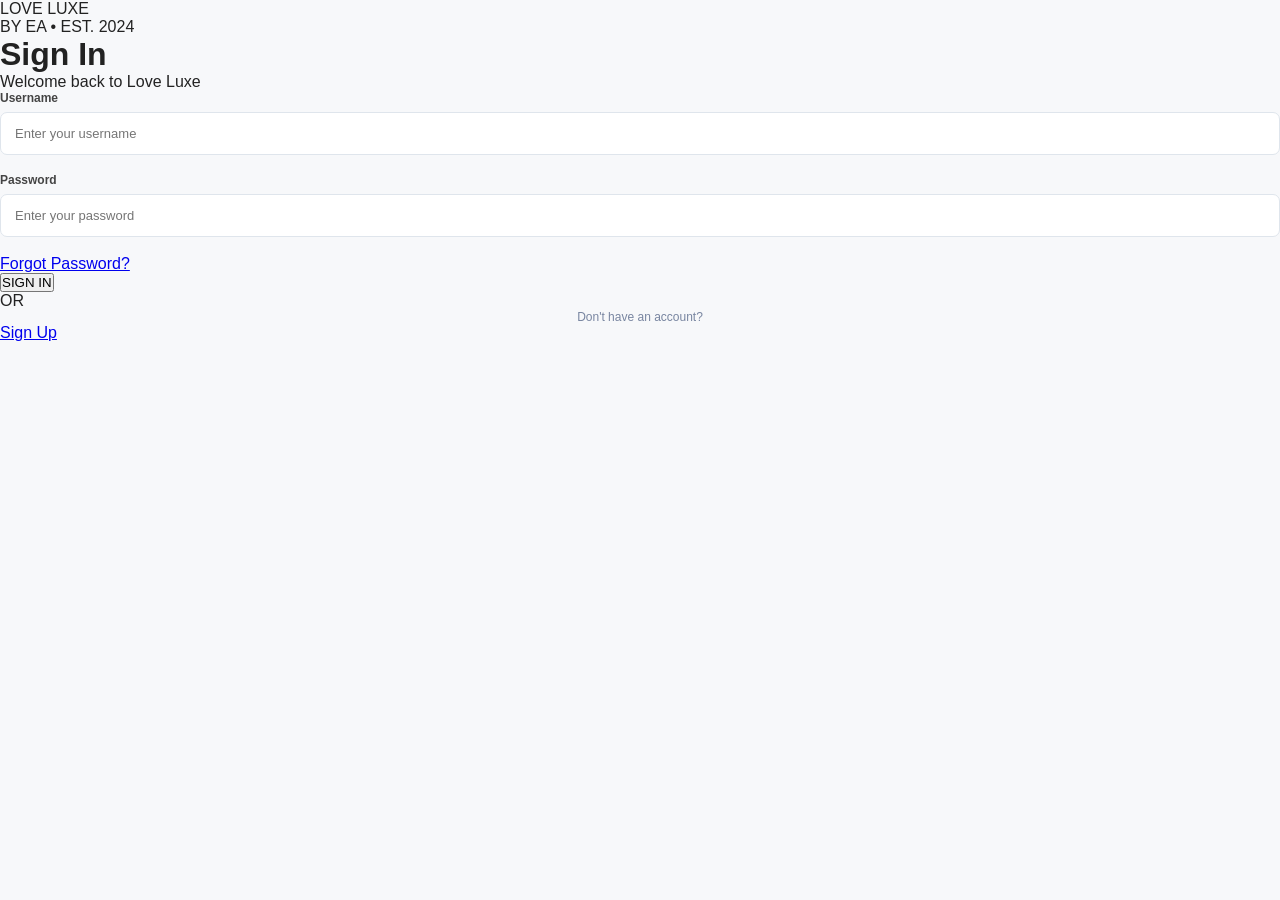
==== index.html @ 746eacb9 "Revise login page structure and titles" ====
<!DOCTYPE html>
<html lang="en">

<head>
    <meta charset="UTF-8">
    <meta name="viewport" content="width=device-width, initial-scale=1.0">

    <title>Love Luxe by EA - Sign In</title>

    <link rel="stylesheet" href="style.css">
</head>

<body>

    <div class="auth-container">

        <div class="auth-card">

            <div class="auth-brand">
                LOVE LUXE
            </div>

            <div class="auth-subtitle">
                BY EA • EST. 2024
            </div>


            <h1>Sign In</h1>

            <p class="welcome-text">
                Welcome back to Love Luxe
            </p>


            <form id="loginForm">

                <label for="username">
                    Username
                </label>

                <input
                    type="text"
                    id="username"
                    placeholder="Enter your username"
                    required
                >


                <label for="password">
                    Password
                </label>

                <input
                    type="password"
                    id="password"
                    placeholder="Enter your password"
                    required
                >


                <div class="forgot-row">

                    <a href="forgot-password.html">
                        Forgot Password?
                    </a>

                </div>


                <button
                    type="submit"
                    class="auth-button"
                >
                    SIGN IN
                </button>

            </form>


            <div class="or-divider">
                <span>OR</span>
            </div>


            <div class="signup-text">
                Don't have an account?
            </div>


            <a
                href="signup.html"
                class="signup-link"
            >
                Sign Up
            </a>


            <div
                id="loginMessage"
                class="auth-message"
            ></div>

        </div>

    </div>


    <script src="script.js"></script>

</body>

</html>
---- style.css ----
* {
    margin: 0;
    padding: 0;
    box-sizing: border-box;
}


body {
    font-family: Arial, Helvetica, sans-serif;
    background: #f7f8fa;
    color: #222222;
}


/* ==========================================
   LOGIN
   ========================================== */

.login-container {
    min-height: 100vh;
    display: flex;
    align-items: center;
    justify-content: center;
    padding: 20px;
}


.login-card {
    width: 100%;
    max-width: 430px;
    background: white;
    border: 1px solid #e1e5eb;
    border-radius: 14px;
    padding: 40px;
    box-shadow: 0 10px 30px rgba(0, 0, 0, 0.06);
}


.brand {
    text-align: center;
    margin-bottom: 30px;
}


.brand h1 {
    font-family: Georgia, serif;
    color: #cba557;
    font-size: 28px;
    font-weight: 500;
    letter-spacing: 4px;
}


.brand p {
    color: #888888;
    font-size: 9px;
    letter-spacing: 2px;
    margin-top: 6px;
}


.login-card h2 {
    text-align: center;
    font-family: Georgia, serif;
    font-size: 25px;
    font-weight: 500;
    margin-bottom: 8px;
}


.subtitle {
    text-align: center;
    color: #7885a0;
    font-size: 13px;
    margin-bottom: 28px;
}


/* ==========================================
   FORM
   ========================================== */

form label,
.login-card > label {
    display: block;
    color: #444444;
    font-size: 12px;
    font-weight: bold;
    margin-bottom: 7px;
}


form input {
    width: 100%;
    padding: 13px 14px;
    border: 1px solid #dfe5ec;
    border-radius: 7px;
    outline: none;
    font-size: 13px;
    margin-bottom: 18px;
}


form input:focus {
    border-color: #cba557;
}


/* ==========================================
   FORGOT PASSWORD
   ========================================== */

.forgot-password {
    display: block;
    text-align: right;
    color: #b18a3e;
    font-size: 11px;
    text-decoration: none;
    margin-top: -8px;
    margin-bottom: 20px;
}


.forgot-password:hover {
    text-decoration: underline;
}


/* ==========================================
   BUTTONS
   ========================================== */

.main-button {
    width: 100%;
    background: #111111;
    color: white;
    border: none;
    border-radius: 7px;
    padding: 13px;
    font-size: 12px;
    font-weight: bold;
    cursor: pointer;
}


.main-button:hover {
    background: #cba557;
}


.secondary-button {
    width: 100%;
    background: white;
    color: #222222;
    border: 1px solid #dfe5ec;
    border-radius: 7px;
    padding: 13px;
    font-size: 12px;
    font-weight: bold;
    cursor: pointer;
    margin-top: 10px;
}


.secondary-button:hover {
    border-color: #cba557;
}


/* ==========================================
   MESSAGES
   ========================================== */

.error-message {
    color: #c0392b;
    font-size: 11px;
    margin-top: -5px;
    margin-bottom: 12px;
}


.message {
    font-size: 11px;
    margin-bottom: 12px;
    text-align: center;
}


/* ==========================================
   DIVIDER
   ========================================== */

.divider {
    display: flex;
    align-items: center;
    gap: 12px;
    margin: 25px 0;
    color: #aaaaaa;
    font-size: 10px;
}


.divider::before,
.divider::after {
    content: "";
    flex: 1;
    height: 1px;
    background: #e5e8ed;
}


/* ==========================================
   SIGNUP TEXT
   ========================================== */

.signup-text {
    text-align: center;
    color: #7885a0;
    font-size: 12px;
}


.signup-text a {
    color: #b18a3e;
    font-weight: bold;
    text-decoration: none;
}


.signup-text a:hover {
    text-decoration: underline;
}


/* ==========================================
   ACCOUNT SIDEBAR
   ========================================== */

.account-sidebar {
    position: fixed;
    left: 0;
    top: 0;
    width: 250px;
    height: 100vh;
    background: #111111;
    color: white;
    display: flex;
    flex-direction: column;
    z-index: 1000;
    transition: 0.3s ease;
}


.account-sidebar-brand {
    height: 90px;
    display: flex;
    align-items: center;
    justify-content: space-between;
    padding: 0 22px;
    border-bottom: 1px solid #292929;
}


.account-sidebar-brand h1 {
    font-family: Georgia, serif;
    color: #d0a95c;
    font-size: 21px;
    font-weight: 500;
    letter-spacing: 3px;
}


.account-sidebar-brand p {
    color: #888888;
    font-size: 8px;
    letter-spacing: 1.8px;
    margin-top: 5px;
}


.account-close-button {
    display: none;
    background: none;
    border: none;
    color: #cccccc;
    font-size: 28px;
    cursor: pointer;
}


.account-sidebar-content {
    flex: 1;
    padding: 28px 15px;
}


.account-section-title {
    color: #777777;
    font-size: 9px;
    font-weight: bold;
    letter-spacing: 1.5px;
    padding: 0 13px;
    margin-bottom: 10px;
}


.account-menu-title {
    margin-top: 30px;
}


.account-sidebar-link {
    display: flex;
    align-items: center;
    gap: 13px;
    width: 100%;
    padding: 12px 13px;
    margin-bottom: 5px;
    color: #bdbdbd;
    text-decoration: none;
    font-size: 12px;
    border-radius: 7px;
}


.account-sidebar-link:hover {
    background: #1d1d1d;
    color: white;
}


.account-sidebar-link.active {
    background: #cba557;
    color: white;
}


.account-sidebar-icon {
    width: 20px;
    text-align: center;
    font-size: 15px;
}


.account-sidebar-bottom {
    padding: 18px 15px;
    border-top: 1px solid #292929;
}


.account-logout-button {
    width: 100%;
    display: flex;
    align-items: center;
    gap: 13px;
    background: transparent;
    border: none;
    color: #bbbbbb;
    padding: 12px 13px;
    border-radius: 7px;
    cursor: pointer;
    font-size: 12px;
    text-align: left;
}


.account-logout-button:hover {
    background: #1d1d1d;
    color: white;
}


/* ==========================================
   ACCOUNT MAIN
   ========================================== */

.account-main {
    margin-left: 250px;
    min-height: 100vh;
    background: #f7f8fa;
}


.account-topbar {
    height: 72px;
    background: white;
    border-bottom: 1px solid #e3e6eb;
    display: flex;
    align-items: center;
    justify-content: space-between;
    padding: 0 35px;
}


.account-open-button {
    display: none;
    background: #111111;
    color: white;
    border: none;
    border-radius: 7px;
    width: 40px;
    height: 40px;
    font-size: 20px;
    cursor: pointer;
}


.account-topbar-title span {
    color: #cba557;
    font-size: 9px;
    font-weight: bold;
    letter-spacing: 1.5px;
}


.account-topbar-title h2 {
    color: #222222;
    font-family: Georgia, serif;
    font-size: 17px;
    font-weight: 500;
    margin-top: 3px;
}


.account-user {
    display: flex;
    align-items: center;
    gap: 8px;
    color: #555555;
    font-size: 12px;
}


/* ==========================================
   ACCOUNT CONTENT
   ========================================== */

.account-container {
    max-width: 1150px;
    margin: auto;
    padding: 45px 30px 60px;
}


.account-intro {
    margin-bottom: 30px;
}


.account-label {
    color: #cba557;
    font-size: 10px;
    font-weight: bold;
    letter-spacing: 2px;
    margin-bottom: 8px;
}


.account-intro h1 {
    font-family: Georgia, serif;
    color: #222222;
    font-size: 32px;
    font-weight: 500;
    margin-bottom: 8px;
}


.account-intro > p:last-child {
    color: #7885a0;
    font-size: 13px;
}


.account-grid {
    display: grid;
    grid-template-columns: repeat(2, 1fr);
    gap: 22px;
}


.account-card {
    background: white;
    border: 1px solid #e1e5eb;
    border-radius: 12px;
    padding: 25px;
}


.account-card-header {
    margin-bottom: 22px;
    padding-bottom: 15px;
    border-bottom: 1px solid #edf0f3;
}


.card-label {
    color: #cba557;
    font-size: 9px;
    font-weight: bold;
    letter-spacing: 1.5px;
    margin-bottom: 6px;
}


.account-card h2 {
    font-family: Georgia, serif;
    color: #222222;
    font-size: 20px;
    font-weight: 500;
}


.account-form {
    display: flex;
    flex-direction: column;
    gap: 15px;
}


.form-group {
    display: flex;
    flex-direction: column;
}


.form-group label {
    color: #444444;
    font-size: 11px;
    font-weight: bold;
    margin-bottom: 7px;
}


.form-group input {
    width: 100%;
    padding: 11px 12px;
    border: 1px solid #dfe5ec;
    border-radius: 7px;
    outline: none;
    font-size: 12px;
    background: white;
}


.form-group input:focus {
    border-color: #cba557;
}


.form-group input[readonly] {
    background: #f4f5f7;
    color: #888888;
}


.form-row {
    display: grid;
    grid-template-columns: 1fr 1fr;
    gap: 12px;
}


/* ==========================================
   SUMMARY
   ========================================== */

.summary-list {
    display: flex;
    flex-direction: column;
}


.summary-item {
    display: flex;
    align-items: center;
    justify-content: space-between;
    gap: 15px;
    padding: 14px 0;
    border-bottom: 1px solid #edf0f3;
}


.summary-item:last-child {
    border-bottom: none;
}


.summary-item span {
    color: #7885a0;
    font-size: 12px;
}


.summary-item strong {
    color: #333333;
    font-size: 12px;
    text-align: right;
    max-width: 55%;
}


.account-message {
    text-align: center;
    min-height: 18px;
    margin-top: 20px;
    color: #4a8c5c;
    font-size: 12px;
    font-weight: bold;
}


.account-actions {
    display: flex;
    justify-content: flex-end;
    gap: 10px;
    margin-top: 10px;
}


.save-account-button {
    background: #111111;
    color: white;
    border: none;
    border-radius: 7px;
    padding: 12px 20px;
    font-size: 11px;
    font-weight: bold;
    cursor: pointer;
}


.save-account-button:hover {
    background: #cba557;
}


.back-shop-button {
    background: white;
    color: #222222;
    border: 1px solid #dfe5ec;
    border-radius: 7px;
    padding: 12px 20px;
    font-size: 11px;
    font-weight: bold;
    cursor: pointer;
}


.back-shop-button:hover {
    border-color: #cba557;
}


/* ==========================================
   MOBILE
   ========================================== */

.account-overlay {
    display: none;
    position: fixed;
    inset: 0;
    background: rgba(0, 0, 0, 0.45);
    z-index: 900;
}


@media (max-width: 900px) {

    .account-grid {
        grid-template-columns: 1fr;
    }

}


@media (max-width: 750px) {

    .account-sidebar {
        transform: translateX(-100%);
    }


    .account-sidebar.open {
        transform: translateX(0);
        box-shadow: 5px 0 25px rgba(0, 0, 0, 0.2);
    }


    .account-main {
        margin-left: 0;
    }


    .account-open-button {
        display: block;
    }


    .account-close-button {
        display: block;
    }


    .account-overlay.active {
        display: block;
    }


    .account-topbar {
        padding: 0 18px;
    }


    .account-user {
        display: none;
    }


    .account-container {
        padding: 30px 18px 45px;
    }


    .account-intro h1 {
        font-size: 27px;
    }


    .form-row {
        grid-template-columns: 1fr;
    }


    .account-actions {
        flex-direction: column;
    }


    .save-account-button,
    .back-shop-button {
        width: 100%;
    }

}


@media (max-width: 500px) {

    .login-card {
        padding: 30px 25px;
    }


    .account-card {
        padding: 20px;
    }


    .account-topbar-title h2 {
        font-size: 15px;
    }


    .account-intro h1 {
        font-size: 25px;
    }


    .summary-item {
        align-items: flex-start;
        flex-direction: column;
        gap: 5px;
    }


    .summary-item strong {
        max-width: 100%;
        text-align: left;
    }

}
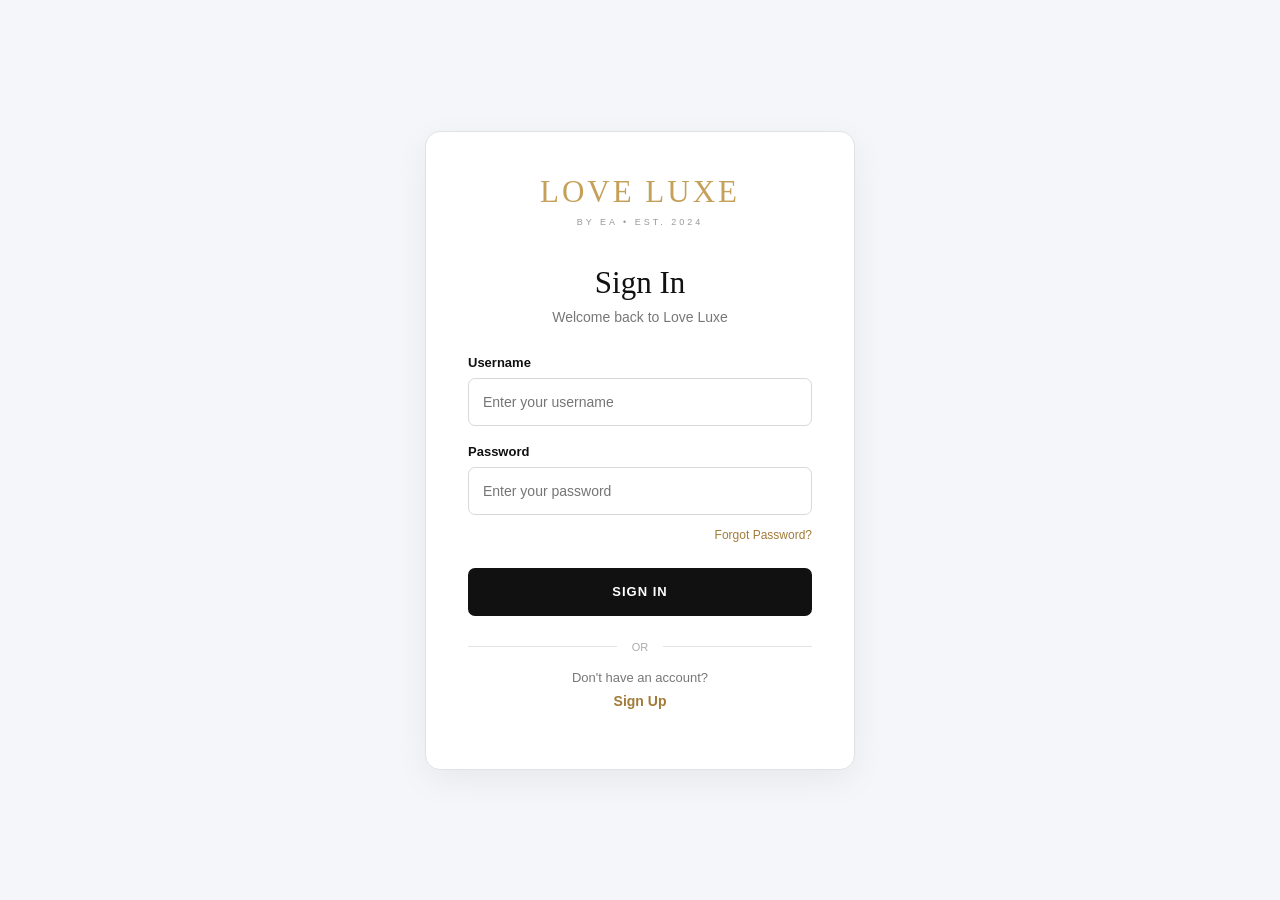
==== commit cea6b8f8: "Update index.html" ====
--- a/index.html
+++ b/index.html
@@ -105,7 +105,7 @@
     </div>
 
 
-    <script src="script.js"></script>
+  <script src="script.js"></script>
 
 </body>
 
--- a/style.css
+++ b/style.css
@@ -1,781 +1,1461 @@
+/* ==========================================
+   GLOBAL
+========================================== */
+
 * {
+    box-sizing: border-box;
     margin: 0;
     padding: 0;
-    box-sizing: border-box;
 }
 
 
 body {
-    font-family: Arial, Helvetica, sans-serif;
-    background: #f7f8fa;
-    color: #222222;
+
+    font-family:
+        "Plus Jakarta Sans",
+        Arial,
+        sans-serif;
+
+    background: #f5f6fa;
+
+    color: #111111;
+
 }
 
 
 /* ==========================================
-   LOGIN
-   ========================================== */
-
-.login-container {
+   AUTH PAGES
+========================================== */
+
+.auth-container {
+
     min-height: 100vh;
+
     display: flex;
+
     align-items: center;
+
     justify-content: center;
+
+    padding: 25px;
+
+    background: #f5f6fa;
+
+}
+
+
+.auth-card {
+
+    width: 100%;
+
+    max-width: 430px;
+
+    background: white;
+
+    border: 1px solid #e1e2e5;
+
+    border-radius: 15px;
+
+    padding: 42px;
+
+    box-shadow:
+        0 10px 35px
+        rgba(0, 0, 0, 0.06);
+
+}
+
+
+.auth-brand {
+
+    text-align: center;
+
+    font-family: Georgia, serif;
+
+    color: #c5a059;
+
+    font-size: 31px;
+
+    letter-spacing: 3px;
+
+}
+
+
+.auth-subtitle {
+
+    text-align: center;
+
+    color: #999999;
+
+    font-size: 9px;
+
+    letter-spacing: 3px;
+
+    margin-top: 7px;
+
+}
+
+
+.auth-card h1 {
+
+    text-align: center;
+
+    font-family: Georgia, serif;
+
+    font-size: 31px;
+
+    font-weight: normal;
+
+    margin-top: 38px;
+
+}
+
+
+.welcome-text {
+
+    text-align: center;
+
+    color: #777777;
+
+    font-size: 14px;
+
+    margin-top: 8px;
+
+    margin-bottom: 30px;
+
+}
+
+
+.auth-card label {
+
+    display: block;
+
+    font-size: 13px;
+
+    font-weight: bold;
+
+    margin-bottom: 8px;
+
+    margin-top: 18px;
+
+}
+
+
+.auth-card input {
+
+    width: 100%;
+
+    height: 48px;
+
+    border: 1px solid #d8d8d8;
+
+    border-radius: 7px;
+
+    padding: 0 14px;
+
+    font-size: 14px;
+
+    outline: none;
+
+}
+
+
+.auth-card input:focus {
+
+    border-color: #c5a059;
+
+}
+
+
+.forgot-row {
+
+    text-align: right;
+
+    margin-top: 10px;
+
+}
+
+
+.forgot-row a {
+
+    color: #a27b39;
+
+    font-size: 12px;
+
+    text-decoration: none;
+
+}
+
+
+.auth-button {
+
+    width: 100%;
+
+    height: 48px;
+
+    margin-top: 25px;
+
+    border: none;
+
+    border-radius: 7px;
+
+    background: #111111;
+
+    color: white;
+
+    font-size: 13px;
+
+    font-weight: bold;
+
+    letter-spacing: 1px;
+
+    cursor: pointer;
+
+}
+
+
+.auth-button:hover {
+
+    background: #c5a059;
+
+}
+
+
+.or-divider {
+
+    display: flex;
+
+    align-items: center;
+
+    gap: 10px;
+
+    margin: 25px 0 17px;
+
+    color: #aaa;
+
+    font-size: 11px;
+
+}
+
+
+.or-divider::before,
+.or-divider::after {
+
+    content: "";
+
+    height: 1px;
+
+    background: #e3e3e3;
+
+    flex: 1;
+
+}
+
+
+.or-divider span {
+
+    padding: 0 5px;
+
+}
+
+
+.signup-text {
+
+    text-align: center;
+
+    color: #777777;
+
+    font-size: 13px;
+
+}
+
+
+.signup-link {
+
+    display: block;
+
+    text-align: center;
+
+    margin-top: 8px;
+
+    color: #a27b39;
+
+    text-decoration: none;
+
+    font-weight: bold;
+
+    font-size: 14px;
+
+}
+
+
+.auth-message {
+
+    text-align: center;
+
+    margin-top: 18px;
+
+    font-size: 13px;
+
+}
+
+
+.auth-message.error {
+
+    color: #c0392b;
+
+}
+
+
+.auth-message.success {
+
+    color: #16834a;
+
+}
+
+
+/* ==========================================
+   CUSTOMER MOBILE HEADER
+========================================== */
+
+.customer-mobile-header {
+
+    display: none;
+
+}
+
+
+/* ==========================================
+   CUSTOMER SIDEBAR
+========================================== */
+
+.customer-sidebar {
+
+    position: fixed;
+
+    top: 0;
+    left: 0;
+
+    width: 260px;
+
+    height: 100vh;
+
+    background: #111111;
+
+    color: white;
+
+    z-index: 1000;
+
+    display: flex;
+
+    flex-direction: column;
+
+}
+
+
+.customer-brand {
+
+    height: 125px;
+
+    display: flex;
+
+    flex-direction: column;
+
+    align-items: center;
+
+    justify-content: center;
+
+    border-bottom: 1px solid #292929;
+
+}
+
+
+.customer-brand-title {
+
+    font-family: Georgia, serif;
+
+    color: #c5a059;
+
+    font-size: 27px;
+
+    letter-spacing: 2px;
+
+}
+
+
+.customer-brand-subtitle {
+
+    color: #999999;
+
+    font-size: 9px;
+
+    letter-spacing: 3px;
+
+    margin-top: 6px;
+
+}
+
+
+.customer-sidebar-welcome {
+
+    padding: 25px 22px;
+
+    border-bottom: 1px solid #292929;
+
+}
+
+
+.customer-sidebar-welcome span {
+
+    display: block;
+
+    color: #858585;
+
+    font-size: 13px;
+
+    margin-bottom: 5px;
+
+}
+
+
+.customer-sidebar-welcome strong {
+
+    color: white;
+
+    font-size: 17px;
+
+    font-weight: 500;
+
+}
+
+
+.customer-nav {
+
+    padding: 25px 15px;
+
+}
+
+
+.customer-nav-heading {
+
+    color: #777777;
+
+    font-size: 11px;
+
+    letter-spacing: 2px;
+
+    font-weight: bold;
+
+    padding: 0 8px 12px;
+
+}
+
+
+.customer-nav-link {
+
+    min-height: 50px;
+
+    display: flex;
+
+    align-items: center;
+
+    padding: 0 17px;
+
+    border-radius: 8px;
+
+    color: #bdbdbd;
+
+    text-decoration: none;
+
+    font-size: 14px;
+
+    margin-bottom: 7px;
+
+    transition: 0.2s;
+
+}
+
+
+.customer-nav-link:hover {
+
+    color: white;
+
+    background: #1d1d1d;
+
+}
+
+
+.customer-nav-link.active {
+
+    background: #c5a059;
+
+    color: white;
+
+}
+
+
+.customer-sidebar-bottom {
+
+    margin-top: auto;
+
     padding: 20px;
-}
-
-
-.login-card {
+
+    border-top: 1px solid #292929;
+
+}
+
+
+.customer-logout-button {
+
+    border: none;
+
+    background: transparent;
+
+    color: #bdbdbd;
+
+    font-family: inherit;
+
+    font-size: 14px;
+
+    cursor: pointer;
+
+}
+
+
+.customer-logout-button:hover {
+
+    color: #c5a059;
+
+}
+
+
+/* ==========================================
+   CUSTOMER MAIN
+========================================== */
+
+.customer-main {
+
+    margin-left: 260px;
+
+    min-height: 100vh;
+
+    padding: 35px 45px 70px;
+
+}
+
+
+.customer-topbar {
+
+    height: 78px;
+
+    display: flex;
+
+    justify-content: space-between;
+
+    align-items: center;
+
+    border-bottom: 1px solid #e1e3e7;
+
+    margin-bottom: 35px;
+
+}
+
+
+.customer-topbar-label {
+
+    color: #c5a059;
+
+    font-size: 11px;
+
+    letter-spacing: 3px;
+
+    font-weight: bold;
+
+    margin-bottom: 6px;
+
+}
+
+
+.customer-topbar h1 {
+
+    font-family: Georgia, serif;
+
+    font-size: 35px;
+
+    font-weight: normal;
+
+}
+
+
+.shop-button {
+
+    border: 1px solid #c5a059;
+
+    color: #111111;
+
+    background: white;
+
+    border-radius: 7px;
+
+    padding: 11px 18px;
+
+    text-decoration: none;
+
+    font-size: 13px;
+
+}
+
+
+.shop-button:hover {
+
+    background: #c5a059;
+
+    color: white;
+
+}
+
+
+/* ==========================================
+   ACCOUNT MESSAGE
+========================================== */
+
+.account-message {
+
+    display: none;
+
+    padding: 13px 17px;
+
+    border-radius: 7px;
+
+    margin-bottom: 25px;
+
+    font-size: 13px;
+
+}
+
+
+.account-message.success {
+
+    display: block;
+
+    background: #eaf8f0;
+
+    color: #16834a;
+
+    border: 1px solid #c8ebd7;
+
+}
+
+
+.account-message.error {
+
+    display: block;
+
+    background: #fff0ee;
+
+    color: #c0392b;
+
+    border: 1px solid #f0ceca;
+
+}
+
+
+/* ==========================================
+   ACCOUNT SECTION
+========================================== */
+
+.account-section {
+
+    margin-bottom: 55px;
+
+    scroll-margin-top: 25px;
+
+}
+
+
+.section-heading {
+
+    margin-bottom: 22px;
+
+}
+
+
+.section-small-title {
+
+    color: #c5a059;
+
+    font-size: 11px;
+
+    letter-spacing: 3px;
+
+    font-weight: bold;
+
+    margin-bottom: 7px;
+
+}
+
+
+.section-heading h2 {
+
+    font-family: Georgia, serif;
+
+    font-size: 28px;
+
+    font-weight: normal;
+
+    color: #102a43;
+
+}
+
+
+.section-heading p {
+
+    color: #718096;
+
+    margin-top: 7px;
+
+    font-size: 14px;
+
+}
+
+
+/* ==========================================
+   ACCOUNT CARD
+========================================== */
+
+.account-card {
+
+    background: white;
+
+    border: 1px solid #dfe2e6;
+
+    border-radius: 14px;
+
+    padding: 30px;
+
+    box-shadow:
+        0 3px 15px
+        rgba(0, 0, 0, 0.025);
+
+}
+
+
+.account-form-grid {
+
+    display: grid;
+
+    grid-template-columns:
+        repeat(2, minmax(0, 1fr));
+
+    gap: 22px;
+
+}
+
+
+.form-group label {
+
+    display: block;
+
+    color: #293b4d;
+
+    font-size: 13px;
+
+    font-weight: bold;
+
+    margin-bottom: 8px;
+
+}
+
+
+.form-group input {
+
     width: 100%;
-    max-width: 430px;
+
+    height: 47px;
+
+    border: 1px solid #d9dce0;
+
+    border-radius: 7px;
+
+    padding: 0 13px;
+
+    font-size: 14px;
+
+    outline: none;
+
     background: white;
-    border: 1px solid #e1e5eb;
-    border-radius: 14px;
-    padding: 40px;
-    box-shadow: 0 10px 30px rgba(0, 0, 0, 0.06);
-}
-
-
-.brand {
-    text-align: center;
-    margin-bottom: 30px;
-}
-
-
-.brand h1 {
-    font-family: Georgia, serif;
-    color: #cba557;
-    font-size: 28px;
-    font-weight: 500;
-    letter-spacing: 4px;
-}
-
-
-.brand p {
-    color: #888888;
-    font-size: 9px;
-    letter-spacing: 2px;
-    margin-top: 6px;
-}
-
-
-.login-card h2 {
-    text-align: center;
-    font-family: Georgia, serif;
-    font-size: 25px;
-    font-weight: 500;
-    margin-bottom: 8px;
-}
-
-
-.subtitle {
-    text-align: center;
-    color: #7885a0;
-    font-size: 13px;
-    margin-bottom: 28px;
-}
-
-
-/* ==========================================
-   FORM
-   ========================================== */
-
-form label,
-.login-card > label {
-    display: block;
-    color: #444444;
-    font-size: 12px;
-    font-weight: bold;
-    margin-bottom: 7px;
-}
-
-
-form input {
-    width: 100%;
-    padding: 13px 14px;
-    border: 1px solid #dfe5ec;
-    border-radius: 7px;
-    outline: none;
-    font-size: 13px;
-    margin-bottom: 18px;
-}
-
-
-form input:focus {
-    border-color: #cba557;
-}
-
-
-/* ==========================================
-   FORGOT PASSWORD
-   ========================================== */
-
-.forgot-password {
-    display: block;
-    text-align: right;
-    color: #b18a3e;
-    font-size: 11px;
-    text-decoration: none;
-    margin-top: -8px;
-    margin-bottom: 20px;
-}
-
-
-.forgot-password:hover {
-    text-decoration: underline;
+
+}
+
+
+.form-group input:focus {
+
+    border-color: #c5a059;
+
+}
+
+
+.form-group input::placeholder {
+
+    color: #aaa;
+
+}
+
+
+.readonly-input {
+
+    background: #f5f5f5 !important;
+
+    color: #777777;
+
 }
 
 
 /* ==========================================
    BUTTONS
-   ========================================== */
-
-.main-button {
-    width: 100%;
+========================================== */
+
+.account-card-footer,
+.settings-card-footer {
+
+    margin-top: 25px;
+
+    padding-top: 22px;
+
+    border-top: 1px solid #eeeeee;
+
+}
+
+
+.primary-button {
+
+    border: none;
+
+    border-radius: 7px;
+
     background: #111111;
+
     color: white;
-    border: none;
+
+    min-height: 45px;
+
+    padding: 0 20px;
+
+    font-size: 12px;
+
+    font-weight: bold;
+
+    letter-spacing: 0.7px;
+
+    cursor: pointer;
+
+}
+
+
+.primary-button:hover {
+
+    background: #c5a059;
+
+}
+
+
+.primary-button-link {
+
+    display: inline-flex;
+
+    align-items: center;
+
+    justify-content: center;
+
+    min-height: 43px;
+
+    padding: 0 20px;
+
+    margin-top: 18px;
+
     border-radius: 7px;
-    padding: 13px;
+
+    background: #111111;
+
+    color: white;
+
+    text-decoration: none;
+
     font-size: 12px;
+
     font-weight: bold;
-    cursor: pointer;
-}
-
-
-.main-button:hover {
-    background: #cba557;
-}
-
-
-.secondary-button {
-    width: 100%;
-    background: white;
-    color: #222222;
-    border: 1px solid #dfe5ec;
-    border-radius: 7px;
-    padding: 13px;
+
+}
+
+
+.primary-button-link:hover {
+
+    background: #c5a059;
+
+}
+
+
+/* ==========================================
+   SETTINGS
+========================================== */
+
+.settings-card {
+
+    margin-bottom: 25px;
+
+}
+
+
+.settings-card-heading {
+
+    display: flex;
+
+    justify-content: space-between;
+
+    align-items: flex-start;
+
+    margin-bottom: 25px;
+
+}
+
+
+.settings-card-heading h3 {
+
+    font-family: Georgia, serif;
+
+    font-size: 22px;
+
+    font-weight: normal;
+
+    color: #102a43;
+
+}
+
+
+.settings-card-heading p {
+
+    color: #718096;
+
+    font-size: 13px;
+
+    margin-top: 5px;
+
+}
+
+
+.settings-icon {
+
+    width: 43px;
+
+    height: 43px;
+
+    border-radius: 50%;
+
+    background: #faf6ed;
+
+    display: flex;
+
+    align-items: center;
+
+    justify-content: center;
+
+    font-size: 18px;
+
+}
+
+
+.password-form {
+
+    max-width: 650px;
+
+    display: grid;
+
+    gap: 20px;
+
+}
+
+
+/* ==========================================
+   ORDERS
+========================================== */
+
+.orders-list {
+
+    display: flex;
+
+    flex-direction: column;
+
+    gap: 15px;
+
+}
+
+
+.empty-orders {
+
+    text-align: center;
+
+    padding: 45px 20px;
+
+}
+
+
+.empty-orders-icon {
+
+    font-size: 35px;
+
+    margin-bottom: 12px;
+
+}
+
+
+.empty-orders h3 {
+
+    font-family: Georgia, serif;
+
+    font-size: 22px;
+
+    font-weight: normal;
+
+}
+
+
+.empty-orders p {
+
+    color: #777777;
+
+    font-size: 13px;
+
+    margin-top: 7px;
+
+}
+
+
+/* ORDER ITEM */
+
+.order-item {
+
+    border: 1px solid #e2e3e6;
+
+    border-radius: 10px;
+
+    overflow: hidden;
+
+}
+
+
+.order-item-top {
+
+    display: flex;
+
+    justify-content: space-between;
+
+    align-items: center;
+
+    padding: 15px 18px;
+
+    background: #fafafa;
+
+    border-bottom: 1px solid #e8e8e8;
+
+}
+
+
+.order-number {
+
+    display: block;
+
+    font-weight: bold;
+
+    font-size: 14px;
+
+}
+
+
+.order-date {
+
+    display: block;
+
+    color: #888888;
+
+    font-size: 11px;
+
+    margin-top: 4px;
+
+}
+
+
+.order-status {
+
+    background: #fff5df;
+
+    color: #a56a00;
+
+    border-radius: 20px;
+
+    padding: 6px 11px;
+
+    font-size: 11px;
+
+    font-weight: bold;
+
+}
+
+
+.order-item-content {
+
+    display: flex;
+
+    justify-content: space-between;
+
+    align-items: center;
+
+    padding: 18px;
+
+}
+
+
+.order-item-content strong {
+
+    display: block;
+
+    font-size: 15px;
+
+}
+
+
+.order-item-content span {
+
+    display: block;
+
+    color: #777777;
+
     font-size: 12px;
+
+    margin-top: 5px;
+
+}
+
+
+.order-total {
+
+    font-size: 17px !important;
+
+}
+
+
+.order-item-footer {
+
+    display: flex;
+
+    justify-content: space-between;
+
+    gap: 15px;
+
+    padding: 12px 18px;
+
+    border-top: 1px solid #eeeeee;
+
+    color: #777777;
+
+    font-size: 11px;
+
+}
+
+
+/* ==========================================
+   ACCOUNT SUMMARY
+========================================== */
+
+.account-summary-section {
+
+    margin-top: 20px;
+
+}
+
+
+.summary-card {
+
+    background: #111111;
+
+    color: white;
+
+    border-radius: 14px;
+
+    padding: 28px 30px;
+
+}
+
+
+.summary-title {
+
+    color: #c5a059;
+
+    font-size: 11px;
+
+    letter-spacing: 2px;
+
     font-weight: bold;
-    cursor: pointer;
-    margin-top: 10px;
-}
-
-
-.secondary-button:hover {
-    border-color: #cba557;
+
+    margin-bottom: 25px;
+
+}
+
+
+.summary-grid {
+
+    display: grid;
+
+    grid-template-columns:
+        repeat(3, 1fr);
+
+    gap: 25px;
+
+}
+
+
+.summary-grid span {
+
+    display: block;
+
+    color: #888888;
+
+    font-size: 11px;
+
+    margin-bottom: 7px;
+
+}
+
+
+.summary-grid strong {
+
+    font-size: 17px;
+
+    font-weight: 500;
+
 }
 
 
 /* ==========================================
-   MESSAGES
-   ========================================== */
-
-.error-message {
-    color: #c0392b;
-    font-size: 11px;
-    margin-top: -5px;
-    margin-bottom: 12px;
-}
-
-
-.message {
-    font-size: 11px;
-    margin-bottom: 12px;
-    text-align: center;
-}
-
-
-/* ==========================================
-   DIVIDER
-   ========================================== */
-
-.divider {
-    display: flex;
-    align-items: center;
-    gap: 12px;
-    margin: 25px 0;
-    color: #aaaaaa;
-    font-size: 10px;
-}
-
-
-.divider::before,
-.divider::after {
-    content: "";
-    flex: 1;
-    height: 1px;
-    background: #e5e8ed;
-}
-
-
-/* ==========================================
-   SIGNUP TEXT
-   ========================================== */
-
-.signup-text {
-    text-align: center;
-    color: #7885a0;
-    font-size: 12px;
-}
-
-
-.signup-text a {
-    color: #b18a3e;
-    font-weight: bold;
-    text-decoration: none;
-}
-
-
-.signup-text a:hover {
-    text-decoration: underline;
-}
-
-
-/* ==========================================
-   ACCOUNT SIDEBAR
-   ========================================== */
-
-.account-sidebar {
-    position: fixed;
-    left: 0;
-    top: 0;
-    width: 250px;
-    height: 100vh;
-    background: #111111;
-    color: white;
-    display: flex;
-    flex-direction: column;
-    z-index: 1000;
-    transition: 0.3s ease;
-}
-
-
-.account-sidebar-brand {
-    height: 90px;
-    display: flex;
-    align-items: center;
-    justify-content: space-between;
-    padding: 0 22px;
-    border-bottom: 1px solid #292929;
-}
-
-
-.account-sidebar-brand h1 {
-    font-family: Georgia, serif;
-    color: #d0a95c;
-    font-size: 21px;
-    font-weight: 500;
-    letter-spacing: 3px;
-}
-
-
-.account-sidebar-brand p {
-    color: #888888;
-    font-size: 8px;
-    letter-spacing: 1.8px;
-    margin-top: 5px;
-}
-
-
-.account-close-button {
+   MOBILE SIDEBAR
+========================================== */
+
+.customer-sidebar-overlay {
+
     display: none;
-    background: none;
-    border: none;
-    color: #cccccc;
-    font-size: 28px;
-    cursor: pointer;
-}
-
-
-.account-sidebar-content {
-    flex: 1;
-    padding: 28px 15px;
-}
-
-
-.account-section-title {
-    color: #777777;
-    font-size: 9px;
-    font-weight: bold;
-    letter-spacing: 1.5px;
-    padding: 0 13px;
-    margin-bottom: 10px;
-}
-
-
-.account-menu-title {
-    margin-top: 30px;
-}
-
-
-.account-sidebar-link {
-    display: flex;
-    align-items: center;
-    gap: 13px;
-    width: 100%;
-    padding: 12px 13px;
-    margin-bottom: 5px;
-    color: #bdbdbd;
-    text-decoration: none;
-    font-size: 12px;
-    border-radius: 7px;
-}
-
-
-.account-sidebar-link:hover {
-    background: #1d1d1d;
-    color: white;
-}
-
-
-.account-sidebar-link.active {
-    background: #cba557;
-    color: white;
-}
-
-
-.account-sidebar-icon {
-    width: 20px;
-    text-align: center;
-    font-size: 15px;
-}
-
-
-.account-sidebar-bottom {
-    padding: 18px 15px;
-    border-top: 1px solid #292929;
-}
-
-
-.account-logout-button {
-    width: 100%;
-    display: flex;
-    align-items: center;
-    gap: 13px;
-    background: transparent;
-    border: none;
-    color: #bbbbbb;
-    padding: 12px 13px;
-    border-radius: 7px;
-    cursor: pointer;
-    font-size: 12px;
-    text-align: left;
-}
-
-
-.account-logout-button:hover {
-    background: #1d1d1d;
-    color: white;
-}
-
-
-/* ==========================================
-   ACCOUNT MAIN
-   ========================================== */
-
-.account-main {
-    margin-left: 250px;
-    min-height: 100vh;
-    background: #f7f8fa;
-}
-
-
-.account-topbar {
-    height: 72px;
-    background: white;
-    border-bottom: 1px solid #e3e6eb;
-    display: flex;
-    align-items: center;
-    justify-content: space-between;
-    padding: 0 35px;
-}
-
-
-.account-open-button {
-    display: none;
-    background: #111111;
-    color: white;
-    border: none;
-    border-radius: 7px;
-    width: 40px;
-    height: 40px;
-    font-size: 20px;
-    cursor: pointer;
-}
-
-
-.account-topbar-title span {
-    color: #cba557;
-    font-size: 9px;
-    font-weight: bold;
-    letter-spacing: 1.5px;
-}
-
-
-.account-topbar-title h2 {
-    color: #222222;
-    font-family: Georgia, serif;
-    font-size: 17px;
-    font-weight: 500;
-    margin-top: 3px;
-}
-
-
-.account-user {
-    display: flex;
-    align-items: center;
-    gap: 8px;
-    color: #555555;
-    font-size: 12px;
-}
-
-
-/* ==========================================
-   ACCOUNT CONTENT
-   ========================================== */
-
-.account-container {
-    max-width: 1150px;
-    margin: auto;
-    padding: 45px 30px 60px;
-}
-
-
-.account-intro {
-    margin-bottom: 30px;
-}
-
-
-.account-label {
-    color: #cba557;
-    font-size: 10px;
-    font-weight: bold;
-    letter-spacing: 2px;
-    margin-bottom: 8px;
-}
-
-
-.account-intro h1 {
-    font-family: Georgia, serif;
-    color: #222222;
-    font-size: 32px;
-    font-weight: 500;
-    margin-bottom: 8px;
-}
-
-
-.account-intro > p:last-child {
-    color: #7885a0;
-    font-size: 13px;
-}
-
-
-.account-grid {
-    display: grid;
-    grid-template-columns: repeat(2, 1fr);
-    gap: 22px;
-}
-
-
-.account-card {
-    background: white;
-    border: 1px solid #e1e5eb;
-    border-radius: 12px;
-    padding: 25px;
-}
-
-
-.account-card-header {
-    margin-bottom: 22px;
-    padding-bottom: 15px;
-    border-bottom: 1px solid #edf0f3;
-}
-
-
-.card-label {
-    color: #cba557;
-    font-size: 9px;
-    font-weight: bold;
-    letter-spacing: 1.5px;
-    margin-bottom: 6px;
-}
-
-
-.account-card h2 {
-    font-family: Georgia, serif;
-    color: #222222;
-    font-size: 20px;
-    font-weight: 500;
-}
-
-
-.account-form {
-    display: flex;
-    flex-direction: column;
-    gap: 15px;
-}
-
-
-.form-group {
-    display: flex;
-    flex-direction: column;
-}
-
-
-.form-group label {
-    color: #444444;
-    font-size: 11px;
-    font-weight: bold;
-    margin-bottom: 7px;
-}
-
-
-.form-group input {
-    width: 100%;
-    padding: 11px 12px;
-    border: 1px solid #dfe5ec;
-    border-radius: 7px;
-    outline: none;
-    font-size: 12px;
-    background: white;
-}
-
-
-.form-group input:focus {
-    border-color: #cba557;
-}
-
-
-.form-group input[readonly] {
-    background: #f4f5f7;
-    color: #888888;
-}
-
-
-.form-row {
-    display: grid;
-    grid-template-columns: 1fr 1fr;
-    gap: 12px;
-}
-
-
-/* ==========================================
-   SUMMARY
-   ========================================== */
-
-.summary-list {
-    display: flex;
-    flex-direction: column;
-}
-
-
-.summary-item {
-    display: flex;
-    align-items: center;
-    justify-content: space-between;
-    gap: 15px;
-    padding: 14px 0;
-    border-bottom: 1px solid #edf0f3;
-}
-
-
-.summary-item:last-child {
-    border-bottom: none;
-}
-
-
-.summary-item span {
-    color: #7885a0;
-    font-size: 12px;
-}
-
-
-.summary-item strong {
-    color: #333333;
-    font-size: 12px;
-    text-align: right;
-    max-width: 55%;
-}
-
-
-.account-message {
-    text-align: center;
-    min-height: 18px;
-    margin-top: 20px;
-    color: #4a8c5c;
-    font-size: 12px;
-    font-weight: bold;
-}
-
-
-.account-actions {
-    display: flex;
-    justify-content: flex-end;
-    gap: 10px;
-    margin-top: 10px;
-}
-
-
-.save-account-button {
-    background: #111111;
-    color: white;
-    border: none;
-    border-radius: 7px;
-    padding: 12px 20px;
-    font-size: 11px;
-    font-weight: bold;
-    cursor: pointer;
-}
-
-
-.save-account-button:hover {
-    background: #cba557;
-}
-
-
-.back-shop-button {
-    background: white;
-    color: #222222;
-    border: 1px solid #dfe5ec;
-    border-radius: 7px;
-    padding: 12px 20px;
-    font-size: 11px;
-    font-weight: bold;
-    cursor: pointer;
-}
-
-
-.back-shop-button:hover {
-    border-color: #cba557;
-}
-
-
-/* ==========================================
-   MOBILE
-   ========================================== */
-
-.account-overlay {
-    display: none;
-    position: fixed;
-    inset: 0;
-    background: rgba(0, 0, 0, 0.45);
-    z-index: 900;
+
 }
 
 
 @media (max-width: 900px) {
 
-    .account-grid {
+
+    .customer-mobile-header {
+
+        position: fixed;
+
+        top: 0;
+        left: 0;
+
+        width: 100%;
+
+        height: 62px;
+
+        display: flex;
+
+        align-items: center;
+
+        background: #111111;
+
+        z-index: 1200;
+
+        padding: 0 17px;
+
+    }
+
+
+    .customer-menu-button {
+
+        border: none;
+
+        background: transparent;
+
+        color: white;
+
+        font-size: 25px;
+
+        cursor: pointer;
+
+        margin-right: 15px;
+
+    }
+
+
+    .customer-mobile-brand {
+
+        color: #c5a059;
+
+        font-family: Georgia, serif;
+
+        font-size: 19px;
+
+    }
+
+
+    .customer-mobile-brand span {
+
+        display: block;
+
+        color: #999999;
+
+        font-family: Arial, sans-serif;
+
+        font-size: 7px;
+
+        letter-spacing: 2px;
+
+    }
+
+
+    .customer-sidebar {
+
+        transform: translateX(-100%);
+
+        transition: 0.25s;
+
+        width: 270px;
+
+    }
+
+
+    .customer-sidebar.open {
+
+        transform: translateX(0);
+
+    }
+
+
+    .customer-sidebar-overlay.active {
+
+        display: block;
+
+        position: fixed;
+
+        inset: 0;
+
+        background:
+            rgba(0, 0, 0, 0.45);
+
+        z-index: 1100;
+
+    }
+
+
+    .customer-main {
+
+        margin-left: 0;
+
+        padding: 90px 25px 60px;
+
+    }
+
+
+}
+
+
+@media (max-width: 600px) {
+
+
+    .customer-main {
+
+        padding-left: 15px;
+
+        padding-right: 15px;
+
+    }
+
+
+    .customer-topbar {
+
+        height: auto;
+
+        min-height: 70px;
+
+        align-items: flex-start;
+
+        padding-bottom: 20px;
+
+    }
+
+
+    .customer-topbar h1 {
+
+        font-size: 29px;
+
+    }
+
+
+    .shop-button {
+
+        display: none;
+
+    }
+
+
+    .account-card {
+
+        padding: 20px;
+
+    }
+
+
+    .account-form-grid {
+
         grid-template-columns: 1fr;
-    }
-
-}
-
-
-@media (max-width: 750px) {
-
-    .account-sidebar {
-        transform: translateX(-100%);
-    }
-
-
-    .account-sidebar.open {
-        transform: translateX(0);
-        box-shadow: 5px 0 25px rgba(0, 0, 0, 0.2);
-    }
-
-
-    .account-main {
-        margin-left: 0;
-    }
-
-
-    .account-open-button {
-        display: block;
-    }
-
-
-    .account-close-button {
-        display: block;
-    }
-
-
-    .account-overlay.active {
-        display: block;
-    }
-
-
-    .account-topbar {
-        padding: 0 18px;
-    }
-
-
-    .account-user {
-        display: none;
-    }
-
-
-    .account-container {
-        padding: 30px 18px 45px;
-    }
-
-
-    .account-intro h1 {
-        font-size: 27px;
-    }
-
-
-    .form-row {
+
+        gap: 18px;
+
+    }
+
+
+    .summary-grid {
+
         grid-template-columns: 1fr;
-    }
-
-
-    .account-actions {
+
+        gap: 18px;
+
+    }
+
+
+    .order-item-top {
+
+        align-items: flex-start;
+
+        gap: 10px;
+
+    }
+
+
+    .order-item-content {
+
+        align-items: flex-start;
+
+        gap: 15px;
+
+    }
+
+
+    .order-item-footer {
+
         flex-direction: column;
-    }
-
-
-    .save-account-button,
-    .back-shop-button {
-        width: 100%;
-    }
-
-}
-
-
-@media (max-width: 500px) {
-
-    .login-card {
-        padding: 30px 25px;
-    }
-
-
-    .account-card {
-        padding: 20px;
-    }
-
-
-    .account-topbar-title h2 {
-        font-size: 15px;
-    }
-
-
-    .account-intro h1 {
-        font-size: 25px;
-    }
-
-
-    .summary-item {
-        align-items: flex-start;
-        flex-direction: column;
-        gap: 5px;
-    }
-
-
-    .summary-item strong {
-        max-width: 100%;
-        text-align: left;
-    }
-
-}
+
+        gap: 6px;
+
+    }
+
+
+    .settings-card-heading {
+
+        gap: 15px;
+
+    }
+
+}
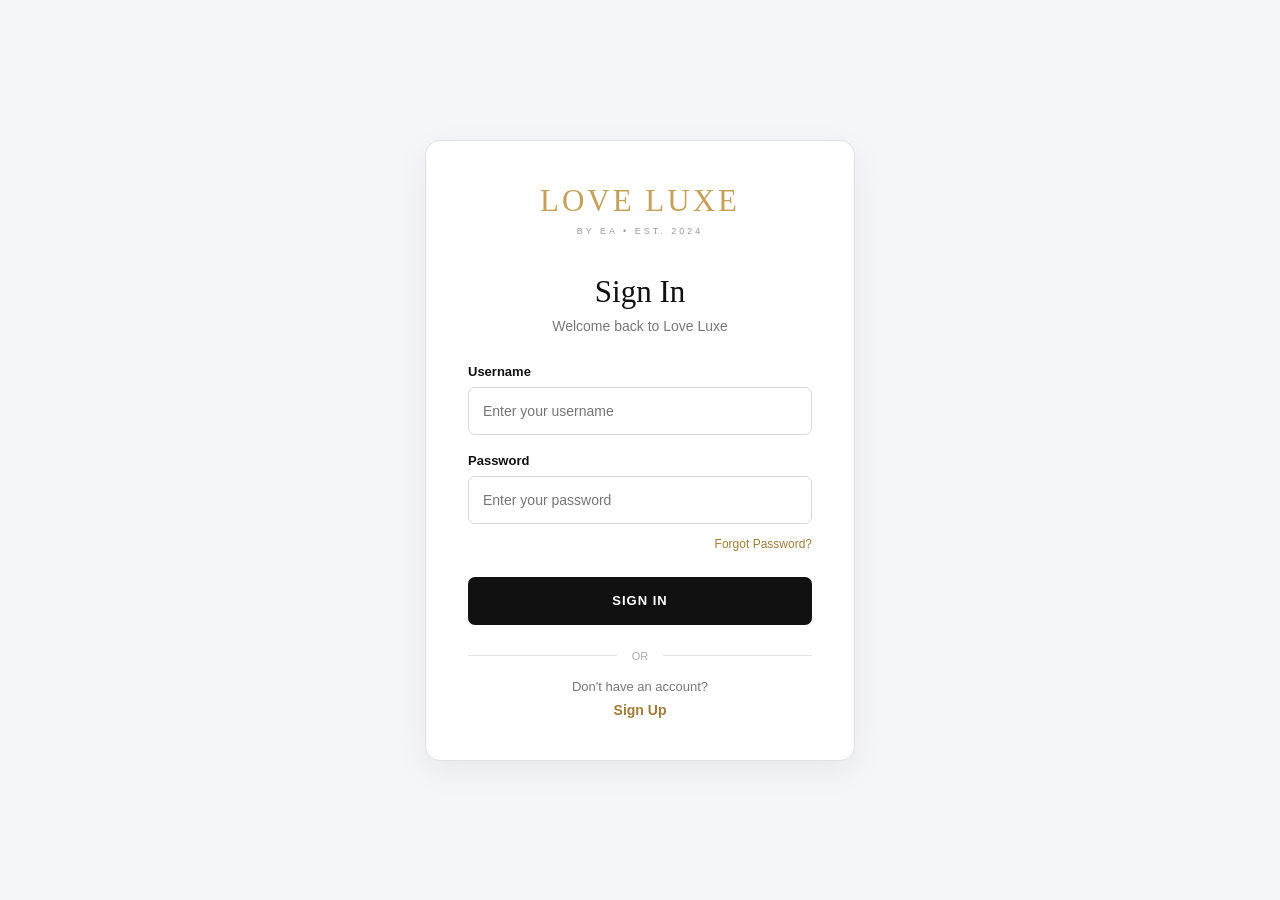
==== commit 33d9f872: "Add files via upload" ====
--- a/index.html
+++ b/index.html
@@ -1,112 +1,47 @@
 <!DOCTYPE html>
 <html lang="en">
-
 <head>
     <meta charset="UTF-8">
     <meta name="viewport" content="width=device-width, initial-scale=1.0">
-
     <title>Love Luxe by EA - Sign In</title>
-
     <link rel="stylesheet" href="style.css">
 </head>
-
 <body>
 
-    <div class="auth-container">
+<div class="auth-container">
+    <div class="auth-card">
 
-        <div class="auth-card">
+        <div class="auth-brand">LOVE LUXE</div>
+        <div class="auth-subtitle">BY EA • EST. 2024</div>
 
-            <div class="auth-brand">
-                LOVE LUXE
+        <h1>Sign In</h1>
+        <p class="welcome-text">Welcome back to Love Luxe</p>
+
+        <form id="loginForm">
+            <label for="username">Username</label>
+            <input id="username" type="text" placeholder="Enter your username" required>
+
+            <label for="password">Password</label>
+            <input id="password" type="password" placeholder="Enter your password" required>
+
+            <div class="forgot-row">
+                <a href="forgot-password.html">Forgot Password?</a>
             </div>
 
-            <div class="auth-subtitle">
-                BY EA • EST. 2024
-            </div>
+            <button type="submit" class="auth-button">SIGN IN</button>
+        </form>
 
+        <div id="loginMessage" class="auth-message"></div>
 
-            <h1>Sign In</h1>
+        <div class="or-divider"><span>OR</span></div>
 
-            <p class="welcome-text">
-                Welcome back to Love Luxe
-            </p>
-
-
-            <form id="loginForm">
-
-                <label for="username">
-                    Username
-                </label>
-
-                <input
-                    type="text"
-                    id="username"
-                    placeholder="Enter your username"
-                    required
-                >
-
-
-                <label for="password">
-                    Password
-                </label>
-
-                <input
-                    type="password"
-                    id="password"
-                    placeholder="Enter your password"
-                    required
-                >
-
-
-                <div class="forgot-row">
-
-                    <a href="forgot-password.html">
-                        Forgot Password?
-                    </a>
-
-                </div>
-
-
-                <button
-                    type="submit"
-                    class="auth-button"
-                >
-                    SIGN IN
-                </button>
-
-            </form>
-
-
-            <div class="or-divider">
-                <span>OR</span>
-            </div>
-
-
-            <div class="signup-text">
-                Don't have an account?
-            </div>
-
-
-            <a
-                href="signup.html"
-                class="signup-link"
-            >
-                Sign Up
-            </a>
-
-
-            <div
-                id="loginMessage"
-                class="auth-message"
-            ></div>
-
-        </div>
+        <p class="signup-text">Don't have an account?</p>
+        <a href="signup.html" class="signup-link">Sign Up</a>
 
     </div>
+</div>
 
-
-  <script src="script.js"></script>
-
+<script src="data.js"></script>
+<script src="script.js"></script>
 </body>
-
 </html>
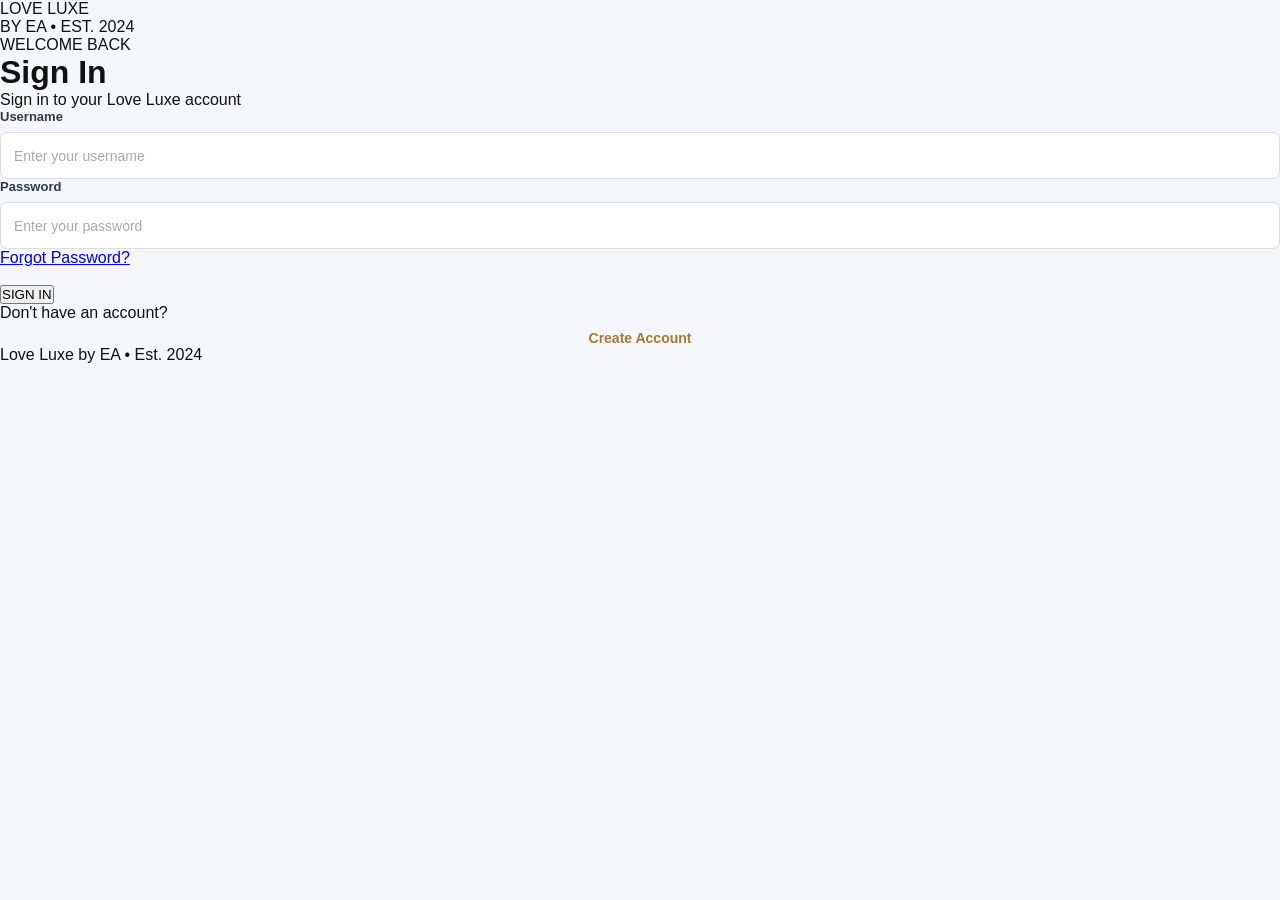
==== commit 519baa57: "Refactor login page structure and content" ====
--- a/index.html
+++ b/index.html
@@ -1,47 +1,221 @@
 <!DOCTYPE html>
 <html lang="en">
+
 <head>
+
     <meta charset="UTF-8">
-    <meta name="viewport" content="width=device-width, initial-scale=1.0">
-    <title>Love Luxe by EA - Sign In</title>
-    <link rel="stylesheet" href="style.css">
+
+    <meta
+        name="viewport"
+        content="width=device-width, initial-scale=1.0"
+    >
+
+    <title>
+        Love Luxe by EA - Login
+    </title>
+
+    <link
+        rel="stylesheet"
+        href="style.css"
+    >
+
 </head>
+
+
 <body>
 
-<div class="auth-container">
-    <div class="auth-card">
-
-        <div class="auth-brand">LOVE LUXE</div>
-        <div class="auth-subtitle">BY EA • EST. 2024</div>
-
-        <h1>Sign In</h1>
-        <p class="welcome-text">Welcome back to Love Luxe</p>
-
-        <form id="loginForm">
-            <label for="username">Username</label>
-            <input id="username" type="text" placeholder="Enter your username" required>
-
-            <label for="password">Password</label>
-            <input id="password" type="password" placeholder="Enter your password" required>
-
-            <div class="forgot-row">
-                <a href="forgot-password.html">Forgot Password?</a>
-            </div>
-
-            <button type="submit" class="auth-button">SIGN IN</button>
-        </form>
-
-        <div id="loginMessage" class="auth-message"></div>
-
-        <div class="or-divider"><span>OR</span></div>
-
-        <p class="signup-text">Don't have an account?</p>
-        <a href="signup.html" class="signup-link">Sign Up</a>
+
+    <!-- ==========================================
+         LOGIN PAGE
+    =========================================== -->
+
+    <div class="login-container">
+
+
+        <!-- ==========================================
+             BRAND
+        =========================================== -->
+
+        <div class="brand">
+
+            <div class="brand-title">
+                LOVE LUXE
+            </div>
+
+            <div class="brand-subtitle">
+                BY EA • EST. 2024
+            </div>
+
+        </div>
+
+
+
+        <!-- ==========================================
+             LOGIN CARD
+        =========================================== -->
+
+        <div class="login-card">
+
+
+            <!-- HEADING -->
+
+            <div class="login-heading">
+
+                <div class="small-title">
+                    WELCOME BACK
+                </div>
+
+                <h1>
+                    Sign In
+                </h1>
+
+                <p>
+                    Sign in to your Love Luxe account
+                </p>
+
+            </div>
+
+
+
+            <!-- ==========================================
+                 LOGIN FORM
+            =========================================== -->
+
+            <form
+                id="loginForm"
+                class="login-form"
+            >
+
+
+                <!-- USERNAME -->
+
+                <div class="form-group">
+
+                    <label for="username">
+                        Username
+                    </label>
+
+                    <input
+                        type="text"
+                        id="username"
+                        placeholder="Enter your username"
+                        autocomplete="username"
+                        required
+                    >
+
+                </div>
+
+
+
+                <!-- PASSWORD -->
+
+                <div class="form-group">
+
+                    <label for="password">
+                        Password
+                    </label>
+
+                    <input
+                        type="password"
+                        id="password"
+                        placeholder="Enter your password"
+                        autocomplete="current-password"
+                        required
+                    >
+
+                </div>
+
+
+
+                <!-- FORGOT PASSWORD -->
+
+                <div class="forgot-password-container">
+
+                    <a
+                        href="forgot-password.html"
+                        class="forgot-password"
+                    >
+                        Forgot Password?
+                    </a>
+
+                </div>
+
+
+
+                <!-- LOGIN MESSAGE -->
+
+                <div
+                    id="loginMessage"
+                    class="auth-message"
+                ></div>
+
+
+
+                <!-- SIGN IN BUTTON -->
+
+                <button
+                    type="submit"
+                    class="main-button"
+                >
+                    SIGN IN
+                </button>
+
+
+            </form>
+
+
+
+            <!-- ==========================================
+                 SIGN UP
+            =========================================== -->
+
+            <div class="signup-link-container">
+
+                <span>
+                    Don't have an account?
+                </span>
+
+                <a
+                    href="signup.html"
+                    class="signup-link"
+                >
+                    Create Account
+                </a>
+
+            </div>
+
+
+        </div>
+
+
+
+        <!-- ==========================================
+             FOOTER
+        =========================================== -->
+
+        <div class="login-footer">
+
+            Love Luxe by EA • Est. 2024
+
+        </div>
+
 
     </div>
-</div>
-
-<script src="data.js"></script>
-<script src="script.js"></script>
+
+
+
+    <!-- ==========================================
+         ARRAY DATA
+         
+         IMPORTANT:
+         data.js MUST COME BEFORE script.js
+    =========================================== -->
+
+    <script src="data.js"></script>
+
+    <script src="script.js"></script>
+
+
 </body>
+
 </html>
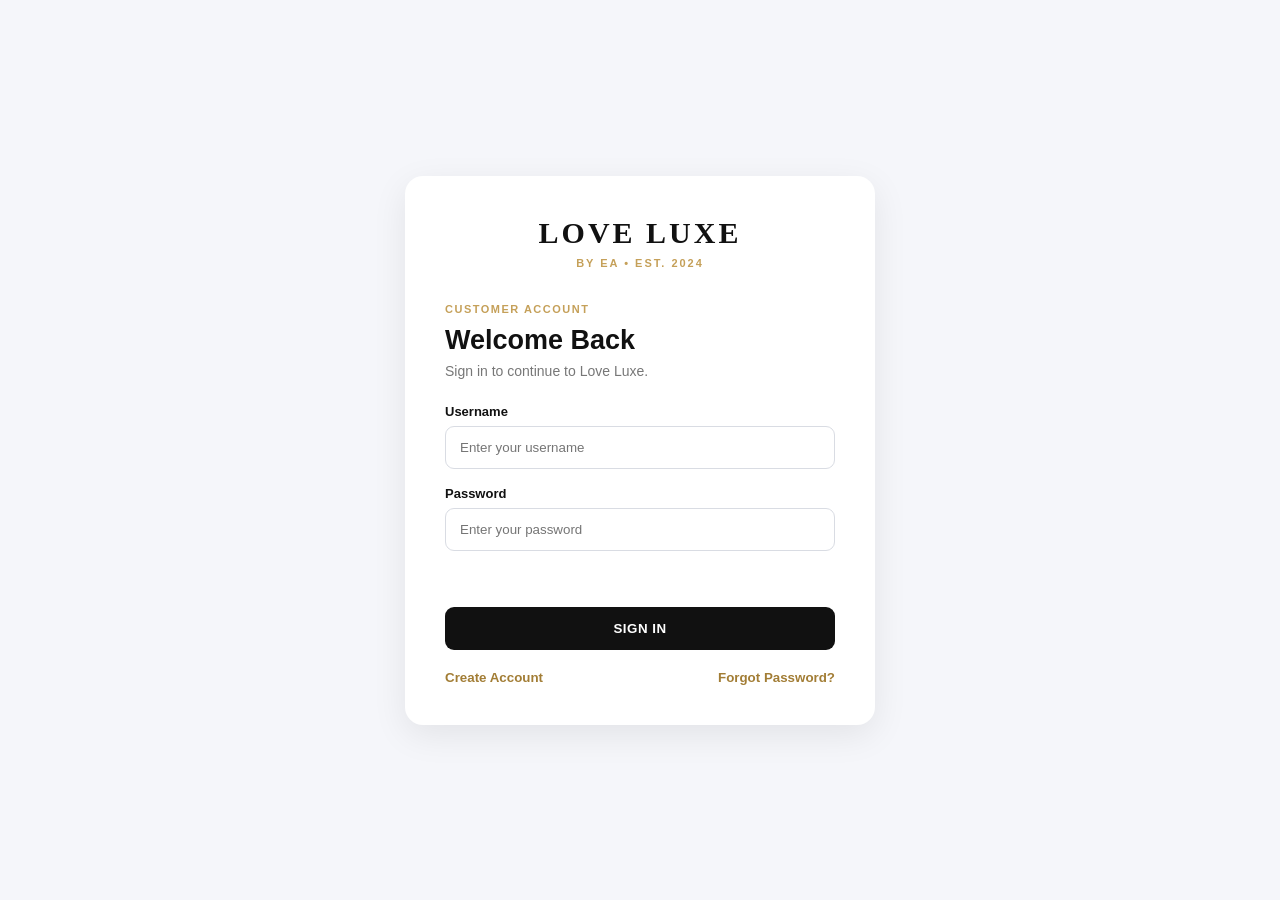
==== commit 6854fb11: "Update greeting from 'Hello' to 'Goodbye'" ====
--- a/index.html
+++ b/index.html
@@ -10,212 +10,2275 @@
         content="width=device-width, initial-scale=1.0"
     >
 
-    <title>
-        Love Luxe by EA - Login
-    </title>
-
-    <link
-        rel="stylesheet"
-        href="style.css"
+    <title>Love Luxe by EA</title>
+
+    <style>
+
+        * {
+            box-sizing: border-box;
+            margin: 0;
+            padding: 0;
+        }
+
+        body {
+            font-family: Arial, sans-serif;
+            background: #f5f6fa;
+            color: #111111;
+        }
+
+        button,
+        input,
+        select {
+            font-family: inherit;
+        }
+
+        button,
+        a {
+            cursor: pointer;
+        }
+
+        a {
+            text-decoration: none;
+            color: inherit;
+        }
+
+
+        /* ==========================================
+           AUTHENTICATION
+        ========================================== */
+
+        .auth-page {
+            min-height: 100vh;
+            display: flex;
+            align-items: center;
+            justify-content: center;
+            padding: 30px 15px;
+            background: #f5f6fa;
+        }
+
+        .auth-card {
+            width: 100%;
+            max-width: 470px;
+            background: #ffffff;
+            border-radius: 18px;
+            padding: 40px;
+            box-shadow: 0 10px 35px rgba(0,0,0,.08);
+        }
+
+        .auth-brand {
+            text-align: center;
+            margin-bottom: 30px;
+        }
+
+        .auth-brand h1 {
+            font-family: Georgia, serif;
+            letter-spacing: 3px;
+            font-size: 30px;
+        }
+
+        .auth-brand span {
+            display: block;
+            margin-top: 7px;
+            color: #c5a059;
+            font-size: 11px;
+            font-weight: bold;
+            letter-spacing: 2px;
+        }
+
+        .auth-heading {
+            margin-bottom: 25px;
+        }
+
+        .auth-heading small {
+            color: #c5a059;
+            font-size: 11px;
+            font-weight: bold;
+            letter-spacing: 1.5px;
+        }
+
+        .auth-heading h2 {
+            margin-top: 8px;
+            font-size: 27px;
+        }
+
+        .auth-heading p {
+            margin-top: 7px;
+            color: #777;
+            font-size: 14px;
+        }
+
+        .auth-form {
+            display: flex;
+            flex-direction: column;
+            gap: 17px;
+        }
+
+        .form-group {
+            display: flex;
+            flex-direction: column;
+            gap: 7px;
+        }
+
+        .form-group label {
+            font-size: 13px;
+            font-weight: bold;
+        }
+
+        .form-group input,
+        .form-group select {
+            width: 100%;
+            padding: 13px 14px;
+            border: 1px solid #d9dce3;
+            border-radius: 9px;
+            outline: none;
+            background: #fff;
+        }
+
+        .form-group input:focus,
+        .form-group select:focus {
+            border-color: #c5a059;
+        }
+
+        .auth-button {
+            border: none;
+            background: #111111;
+            color: white;
+            padding: 14px;
+            border-radius: 9px;
+            font-weight: bold;
+            letter-spacing: .5px;
+        }
+
+        .auth-button:hover {
+            background: #c5a059;
+        }
+
+        .auth-message {
+            min-height: 20px;
+            font-size: 13px;
+            margin-top: 2px;
+        }
+
+        .auth-links {
+            margin-top: 20px;
+            display: flex;
+            justify-content: space-between;
+            gap: 10px;
+            font-size: 13px;
+        }
+
+        .auth-links button,
+        .back-button {
+            border: none;
+            background: transparent;
+            color: #a27d35;
+            font-weight: bold;
+        }
+
+
+        /* ==========================================
+           APP
+        ========================================== */
+
+        #app {
+            display: none;
+            min-height: 100vh;
+        }
+
+        .mobile-header {
+            display: none;
+        }
+
+        .sidebar {
+            position: fixed;
+            left: 0;
+            top: 0;
+            width: 260px;
+            height: 100vh;
+            background: #111111;
+            color: white;
+            padding: 28px 18px;
+            z-index: 1000;
+        }
+
+        .brand {
+            text-align: center;
+            margin-bottom: 35px;
+        }
+
+        .brand-title {
+            font-family: Georgia, serif;
+            font-size: 25px;
+            letter-spacing: 2px;
+        }
+
+        .brand-subtitle {
+            margin-top: 7px;
+            font-size: 10px;
+            color: #c5a059;
+            letter-spacing: 1.5px;
+        }
+
+        .welcome-box {
+            padding: 14px;
+            background: #1b1b1b;
+            border-radius: 10px;
+            margin-bottom: 25px;
+        }
+
+        .welcome-box span {
+            display: block;
+            color: #999;
+            font-size: 11px;
+        }
+
+        .welcome-box strong {
+            display: block;
+            margin-top: 5px;
+            font-size: 14px;
+        }
+
+        .nav-label {
+            color: #777;
+            font-size: 10px;
+            font-weight: bold;
+            letter-spacing: 1.5px;
+            margin: 20px 10px 8px;
+        }
+
+        .nav-link,
+        .account-toggle {
+            width: 100%;
+            border: none;
+            background: transparent;
+            color: #ddd;
+            display: flex;
+            align-items: center;
+            justify-content: space-between;
+            padding: 12px 13px;
+            border-radius: 8px;
+            margin-bottom: 4px;
+            font-size: 13px;
+            text-align: left;
+        }
+
+        .nav-link:hover,
+        .account-toggle:hover {
+            background: #1d1d1d;
+        }
+
+        .nav-link.active,
+        .account-sub-link.active {
+            background: #c5a059;
+            color: white;
+        }
+
+        .account-dropdown {
+            display: block;
+            padding-left: 12px;
+            margin-bottom: 5px;
+        }
+
+        .account-sub-link {
+            display: block;
+            color: #bbb;
+            padding: 10px 12px;
+            border-radius: 7px;
+            font-size: 12px;
+            margin: 3px 0;
+        }
+
+        .sidebar-bottom {
+            position: absolute;
+            bottom: 25px;
+            left: 18px;
+            right: 18px;
+        }
+
+        .logout-button {
+            width: 100%;
+            padding: 12px;
+            border: 1px solid #444;
+            border-radius: 8px;
+            background: transparent;
+            color: #ddd;
+        }
+
+        .logout-button:hover {
+            background: #c5a059;
+            border-color: #c5a059;
+            color: white;
+        }
+
+
+        /* ==========================================
+           MAIN
+        ========================================== */
+
+        .main {
+            margin-left: 260px;
+            min-height: 100vh;
+            padding: 30px;
+        }
+
+        .topbar {
+            display: flex;
+            align-items: center;
+            justify-content: space-between;
+            gap: 20px;
+            margin-bottom: 30px;
+        }
+
+        .small-title {
+            color: #c5a059;
+            font-size: 10px;
+            font-weight: bold;
+            letter-spacing: 1.5px;
+        }
+
+        .topbar h1 {
+            margin-top: 7px;
+            font-size: 28px;
+        }
+
+        .profile {
+            display: flex;
+            align-items: center;
+            gap: 10px;
+        }
+
+        .avatar {
+            width: 42px;
+            height: 42px;
+            background: #111;
+            color: white;
+            border-radius: 50%;
+            display: flex;
+            align-items: center;
+            justify-content: center;
+            font-weight: bold;
+        }
+
+        .profile small {
+            color: #888;
+            display: block;
+        }
+
+        .profile strong {
+            display: block;
+            margin-top: 3px;
+        }
+
+
+        /* ==========================================
+           VIEWS
+        ========================================== */
+
+        .view {
+            display: none;
+        }
+
+        .view.active {
+            display: block;
+        }
+
+        .section-header {
+            margin-bottom: 20px;
+        }
+
+        .section-header h2 {
+            font-size: 24px;
+            margin-top: 5px;
+        }
+
+        .section-header p {
+            color: #777;
+            font-size: 13px;
+            margin-top: 5px;
+        }
+
+        .card {
+            background: white;
+            border-radius: 13px;
+            padding: 25px;
+            box-shadow: 0 4px 18px rgba(0,0,0,.04);
+            margin-bottom: 20px;
+        }
+
+
+        /* ==========================================
+           PRODUCTS
+        ========================================== */
+
+        .catalog-header {
+            display: flex;
+            justify-content: space-between;
+            gap: 20px;
+            align-items: flex-end;
+            margin-bottom: 20px;
+        }
+
+        .catalog-header h2 {
+            margin-top: 5px;
+            font-size: 25px;
+        }
+
+        .catalog-header p {
+            color: #777;
+            margin-top: 5px;
+            font-size: 13px;
+        }
+
+        .product-count {
+            color: #777;
+            font-size: 12px;
+        }
+
+        .catalog-tools {
+            display: flex;
+            gap: 10px;
+            margin-bottom: 15px;
+        }
+
+        .search-input {
+            flex: 1;
+            padding: 12px 14px;
+            border: 1px solid #ddd;
+            border-radius: 8px;
+            background: white;
+            outline: none;
+        }
+
+        .filter-buttons {
+            display: flex;
+            flex-wrap: wrap;
+            gap: 8px;
+            margin-bottom: 20px;
+        }
+
+        .filter-button {
+            border: 1px solid #ddd;
+            background: white;
+            padding: 9px 15px;
+            border-radius: 20px;
+            font-size: 12px;
+        }
+
+        .filter-button.active {
+            background: #c5a059;
+            color: white;
+            border-color: #c5a059;
+        }
+
+        .product-grid {
+            display: grid;
+            grid-template-columns: repeat(4, minmax(0, 1fr));
+            gap: 18px;
+        }
+
+        .product-card {
+            background: white;
+            border-radius: 12px;
+            overflow: hidden;
+            box-shadow: 0 4px 16px rgba(0,0,0,.05);
+        }
+
+        .product-image {
+            width: 100%;
+            aspect-ratio: 1 / 1;
+            background: #eee;
+            overflow: hidden;
+        }
+
+        .product-image img {
+            width: 100%;
+            height: 100%;
+            object-fit: cover;
+            display: block;
+        }
+
+        .image-placeholder {
+            height: 100%;
+            display: flex;
+            align-items: center;
+            justify-content: center;
+            color: #999;
+            font-family: Georgia, serif;
+            letter-spacing: 2px;
+        }
+
+        .product-info {
+            padding: 15px;
+        }
+
+        .product-category {
+            color: #c5a059;
+            font-size: 9px;
+            font-weight: bold;
+            letter-spacing: 1px;
+        }
+
+        .product-name {
+            margin-top: 7px;
+            font-weight: bold;
+            min-height: 38px;
+        }
+
+        .product-description {
+            margin-top: 6px;
+            color: #777;
+            font-size: 11px;
+            line-height: 1.5;
+            min-height: 32px;
+        }
+
+        .product-bottom {
+            margin-top: 13px;
+            display: flex;
+            align-items: center;
+            justify-content: space-between;
+            gap: 8px;
+        }
+
+        .product-price {
+            font-weight: bold;
+        }
+
+        .view-button,
+        .primary-button {
+            border: none;
+            background: #111;
+            color: white;
+            padding: 10px 13px;
+            border-radius: 7px;
+            font-size: 11px;
+            font-weight: bold;
+        }
+
+        .view-button:hover,
+        .primary-button:hover {
+            background: #c5a059;
+        }
+
+        .no-products {
+            display: none;
+            text-align: center;
+            padding: 50px;
+            background: white;
+            border-radius: 12px;
+        }
+
+
+        /* ==========================================
+           ACCOUNT FORMS
+        ========================================== */
+
+        .form-grid {
+            display: grid;
+            grid-template-columns: repeat(2, minmax(0, 1fr));
+            gap: 18px;
+        }
+
+        .full-width {
+            grid-column: 1 / -1;
+        }
+
+        .readonly {
+            background: #f3f3f3 !important;
+        }
+
+        .save-row {
+            margin-top: 20px;
+            display: flex;
+            justify-content: flex-end;
+        }
+
+        .message {
+            min-height: 20px;
+            font-size: 13px;
+            margin-bottom: 10px;
+        }
+
+
+        /* ==========================================
+           ORDERS
+        ========================================== */
+
+        .order-card {
+            border: 1px solid #e4e4e4;
+            border-radius: 11px;
+            padding: 18px;
+            margin-bottom: 14px;
+        }
+
+        .order-top {
+            display: flex;
+            justify-content: space-between;
+            gap: 15px;
+            margin-bottom: 15px;
+        }
+
+        .order-number {
+            font-size: 13px;
+            font-weight: bold;
+        }
+
+        .order-date {
+            margin-top: 5px;
+            color: #888;
+            font-size: 11px;
+        }
+
+        .status {
+            padding: 6px 10px;
+            border-radius: 20px;
+            font-size: 10px;
+            font-weight: bold;
+            background: #eee;
+            height: fit-content;
+        }
+
+        .status.cancelled {
+            background: #f2d2d2;
+            color: #a33;
+        }
+
+        .order-details {
+            display: grid;
+            grid-template-columns: 1fr 1fr;
+            gap: 8px;
+            font-size: 12px;
+            color: #555;
+        }
+
+        .order-total {
+            font-weight: bold;
+            color: #111;
+            margin-top: 10px;
+        }
+
+        .order-actions {
+            display: flex;
+            gap: 8px;
+            margin-top: 16px;
+            padding-top: 15px;
+            border-top: 1px solid #eee;
+        }
+
+        .secondary-button,
+        .danger-button {
+            border: 1px solid #ddd;
+            background: white;
+            padding: 9px 12px;
+            border-radius: 7px;
+            font-size: 11px;
+            font-weight: bold;
+        }
+
+        .danger-button {
+            color: #b33;
+            border-color: #e1bcbc;
+        }
+
+        .empty-orders {
+            text-align: center;
+            padding: 45px 20px;
+            color: #777;
+        }
+
+
+        /* ==========================================
+           CHECKOUT
+        ========================================== */
+
+        .modal {
+            position: fixed;
+            inset: 0;
+            background: rgba(0,0,0,.55);
+            display: none;
+            align-items: center;
+            justify-content: center;
+            padding: 20px;
+            z-index: 3000;
+        }
+
+        .modal.show {
+            display: flex;
+        }
+
+        .modal-box {
+            width: 100%;
+            max-width: 700px;
+            max-height: 90vh;
+            overflow-y: auto;
+            background: white;
+            border-radius: 15px;
+            padding: 25px;
+            position: relative;
+        }
+
+        .close-modal {
+            position: absolute;
+            right: 18px;
+            top: 15px;
+            border: none;
+            background: transparent;
+            font-size: 22px;
+        }
+
+        .checkout-layout {
+            display: grid;
+            grid-template-columns: 1fr 1fr;
+            gap: 25px;
+        }
+
+        .checkout-image {
+            width: 100%;
+            aspect-ratio: 1 / 1;
+            background: #eee;
+            border-radius: 10px;
+            overflow: hidden;
+        }
+
+        .checkout-image img {
+            width: 100%;
+            height: 100%;
+            object-fit: cover;
+        }
+
+        .checkout-details h2 {
+            font-size: 24px;
+            padding-right: 30px;
+        }
+
+        .checkout-price {
+            margin-top: 8px;
+            font-weight: bold;
+            color: #c5a059;
+            font-size: 18px;
+        }
+
+        .checkout-option {
+            margin-top: 15px;
+        }
+
+        .quantity {
+            display: flex;
+            align-items: center;
+            gap: 12px;
+            margin-top: 15px;
+        }
+
+        .quantity button {
+            width: 30px;
+            height: 30px;
+            border: 1px solid #ddd;
+            background: white;
+            border-radius: 6px;
+        }
+
+        .quantity span {
+            min-width: 20px;
+            text-align: center;
+        }
+
+        .checkout-total {
+            margin-top: 18px;
+            padding-top: 15px;
+            border-top: 1px solid #eee;
+            font-size: 18px;
+            font-weight: bold;
+        }
+
+        .checkout-actions {
+            margin-top: 18px;
+        }
+
+        .checkout-actions button {
+            width: 100%;
+        }
+
+
+        /* ==========================================
+           ADMIN
+        ========================================== */
+
+        .admin-box {
+            background: white;
+            border-radius: 13px;
+            padding: 25px;
+        }
+
+        .admin-stat-grid {
+            display: grid;
+            grid-template-columns: repeat(3, 1fr);
+            gap: 15px;
+            margin-top: 20px;
+        }
+
+        .admin-stat {
+            padding: 20px;
+            background: #f8f8f8;
+            border-radius: 10px;
+        }
+
+        .admin-stat small {
+            color: #777;
+        }
+
+        .admin-stat strong {
+            display: block;
+            margin-top: 8px;
+            font-size: 24px;
+        }
+
+
+        /* ==========================================
+           MOBILE
+        ========================================== */
+
+        @media (max-width: 1000px) {
+
+            .product-grid {
+                grid-template-columns: repeat(3, minmax(0, 1fr));
+            }
+
+        }
+
+
+        @media (max-width: 760px) {
+
+            .mobile-header {
+                display: flex;
+                position: fixed;
+                top: 0;
+                left: 0;
+                right: 0;
+                height: 62px;
+                background: #111;
+                color: white;
+                z-index: 2000;
+                align-items: center;
+                padding: 0 15px;
+            }
+
+            .menu-button {
+                border: none;
+                background: transparent;
+                color: white;
+                font-size: 24px;
+            }
+
+            .mobile-brand {
+                margin-left: 15px;
+                font-family: Georgia, serif;
+                letter-spacing: 2px;
+            }
+
+            .mobile-brand span {
+                display: block;
+                color: #c5a059;
+                font-family: Arial, sans-serif;
+                font-size: 8px;
+                letter-spacing: 1px;
+                margin-top: 3px;
+            }
+
+            .sidebar {
+                transform: translateX(-100%);
+                transition: .25s;
+            }
+
+            .sidebar.open {
+                transform: translateX(0);
+            }
+
+            .main {
+                margin-left: 0;
+                padding: 82px 15px 25px;
+            }
+
+            .topbar {
+                align-items: flex-start;
+            }
+
+            .profile {
+                display: none;
+            }
+
+            .product-grid {
+                grid-template-columns: repeat(2, minmax(0, 1fr));
+                gap: 12px;
+            }
+
+            .form-grid {
+                grid-template-columns: 1fr;
+            }
+
+            .full-width {
+                grid-column: auto;
+            }
+
+            .checkout-layout {
+                grid-template-columns: 1fr;
+            }
+
+            .admin-stat-grid {
+                grid-template-columns: 1fr;
+            }
+
+        }
+
+
+        @media (max-width: 430px) {
+
+            .auth-card {
+                padding: 25px 20px;
+            }
+
+            .catalog-header {
+                display: block;
+            }
+
+            .product-count {
+                margin-top: 10px;
+            }
+
+            .product-description {
+                display: none;
+            }
+
+            .product-info {
+                padding: 11px;
+            }
+
+            .product-name {
+                font-size: 13px;
+            }
+
+            .view-button {
+                padding: 8px 10px;
+            }
+
+            .order-details {
+                grid-template-columns: 1fr;
+            }
+
+            .order-actions {
+                flex-direction: column;
+            }
+
+        }
+
+    </style>
+
+</head>
+
+
+<body>
+
+
+    <!-- ==========================================
+         AUTHENTICATION
+    =========================================== -->
+
+    <section
+        id="authPage"
+        class="auth-page"
     >
 
-</head>
-
-
-<body>
-
-
-    <!-- ==========================================
-         LOGIN PAGE
-    =========================================== -->
-
-    <div class="login-container">
-
-
-        <!-- ==========================================
-             BRAND
-        =========================================== -->
-
-        <div class="brand">
-
-            <div class="brand-title">
-                LOVE LUXE
+        <div class="auth-card">
+
+            <div class="auth-brand">
+
+                <h1>LOVE LUXE</h1>
+
+                <span>
+                    BY EA • EST. 2024
+                </span>
+
             </div>
 
-            <div class="brand-subtitle">
-                BY EA • EST. 2024
-            </div>
-
-        </div>
-
-
-
-        <!-- ==========================================
-             LOGIN CARD
-        =========================================== -->
-
-        <div class="login-card">
-
-
-            <!-- HEADING -->
-
-            <div class="login-heading">
-
-                <div class="small-title">
-                    WELCOME BACK
-                </div>
-
-                <h1>
-                    Sign In
-                </h1>
-
-                <p>
-                    Sign in to your Love Luxe account
-                </p>
-
-            </div>
-
-
-
-            <!-- ==========================================
-                 LOGIN FORM
-            =========================================== -->
-
-            <form
-                id="loginForm"
-                class="login-form"
+
+            <!-- LOGIN -->
+
+            <div
+                id="loginView"
+                class="auth-view"
             >
 
-
-                <!-- USERNAME -->
-
-                <div class="form-group">
-
-                    <label for="username">
-                        Username
-                    </label>
-
-                    <input
-                        type="text"
-                        id="username"
-                        placeholder="Enter your username"
-                        autocomplete="username"
-                        required
+                <div class="auth-heading">
+
+                    <small>CUSTOMER ACCOUNT</small>
+
+                    <h2>Welcome Back</h2>
+
+                    <p>
+                        Sign in to continue to Love Luxe.
+                    </p>
+
+                </div>
+
+
+                <form
+                    id="loginForm"
+                    class="auth-form"
+                >
+
+                    <div class="form-group">
+
+                        <label>
+                            Username
+                        </label>
+
+                        <input
+                            id="username"
+                            type="text"
+                            placeholder="Enter your username"
+                            required
+                        >
+
+                    </div>
+
+
+                    <div class="form-group">
+
+                        <label>
+                            Password
+                        </label>
+
+                        <input
+                            id="password"
+                            type="password"
+                            placeholder="Enter your password"
+                            required
+                        >
+
+                    </div>
+
+
+                    <div
+                        id="loginMessage"
+                        class="auth-message"
+                    ></div>
+
+
+                    <button
+                        type="submit"
+                        class="auth-button"
                     >
-
-                </div>
-
-
-
-                <!-- PASSWORD -->
-
-                <div class="form-group">
-
-                    <label for="password">
-                        Password
-                    </label>
-
-                    <input
-                        type="password"
-                        id="password"
-                        placeholder="Enter your password"
-                        autocomplete="current-password"
-                        required
+                        SIGN IN
+                    </button>
+
+                </form>
+
+
+                <div class="auth-links">
+
+                    <button
+                        type="button"
+                        id="showSignup"
                     >
-
-                </div>
-
-
-
-                <!-- FORGOT PASSWORD -->
-
-                <div class="forgot-password-container">
-
-                    <a
-                        href="forgot-password.html"
-                        class="forgot-password"
+                        Create Account
+                    </button>
+
+                    <button
+                        type="button"
+                        id="showForgot"
                     >
                         Forgot Password?
-                    </a>
-
-                </div>
-
-
-
-                <!-- LOGIN MESSAGE -->
+                    </button>
+
+                </div>
+
+            </div>
+
+
+            <!-- SIGNUP -->
+
+            <div
+                id="signupView"
+                class="auth-view"
+                style="display:none;"
+            >
+
+                <div class="auth-heading">
+
+                    <small>CUSTOMER ACCOUNT</small>
+
+                    <h2>Create Account</h2>
+
+                    <p>
+                        Create your Love Luxe customer account.
+                    </p>
+
+                </div>
+
+
+                <form
+                    id="signupForm"
+                    class="auth-form"
+                >
+
+                    <div class="form-group">
+
+                        <label>
+                            Full Name
+                        </label>
+
+                        <input
+                            id="signupFullName"
+                            type="text"
+                            placeholder="Enter your full name"
+                            required
+                        >
+
+                    </div>
+
+
+                    <div class="form-group">
+
+                        <label>
+                            Username
+                        </label>
+
+                        <input
+                            id="signupUsername"
+                            type="text"
+                            placeholder="Create a username"
+                            required
+                        >
+
+                    </div>
+
+
+                    <div class="form-group">
+
+                        <label>
+                            Password
+                        </label>
+
+                        <input
+                            id="signupPassword"
+                            type="password"
+                            placeholder="Create a password"
+                            required
+                        >
+
+                    </div>
+
+
+                    <div class="form-group">
+
+                        <label>
+                            Confirm Password
+                        </label>
+
+                        <input
+                            id="signupConfirm"
+                            type="password"
+                            placeholder="Confirm your password"
+                            required
+                        >
+
+                    </div>
+
+
+                    <div
+                        id="signupMessage"
+                        class="auth-message"
+                    ></div>
+
+
+                    <button
+                        type="submit"
+                        class="auth-button"
+                    >
+                        CREATE ACCOUNT
+                    </button>
+
+                </form>
+
+
+                <div class="auth-links">
+
+                    <button
+                        type="button"
+                        id="backToLoginFromSignup"
+                    >
+                        ← Back to Login
+                    </button>
+
+                </div>
+
+            </div>
+
+
+            <!-- FORGOT PASSWORD -->
+
+            <div
+                id="forgotView"
+                class="auth-view"
+                style="display:none;"
+            >
+
+                <div class="auth-heading">
+
+                    <small>ACCOUNT RECOVERY</small>
+
+                    <h2>Reset Password</h2>
+
+                    <p>
+                        Enter your username and create a new password.
+                    </p>
+
+                </div>
+
+
+                <form
+                    id="forgotForm"
+                    class="auth-form"
+                >
+
+                    <div class="form-group">
+
+                        <label>
+                            Username
+                        </label>
+
+                        <input
+                            id="forgotUsername"
+                            type="text"
+                            placeholder="Enter your username"
+                            required
+                        >
+
+                    </div>
+
+
+                    <div class="form-group">
+
+                        <label>
+                            New Password
+                        </label>
+
+                        <input
+                            id="forgotPassword"
+                            type="password"
+                            placeholder="Enter new password"
+                            required
+                        >
+
+                    </div>
+
+
+                    <div class="form-group">
+
+                        <label>
+                            Confirm New Password
+                        </label>
+
+                        <input
+                            id="forgotConfirm"
+                            type="password"
+                            placeholder="Confirm new password"
+                            required
+                        >
+
+                    </div>
+
+
+                    <div
+                        id="forgotMessage"
+                        class="auth-message"
+                    ></div>
+
+
+                    <button
+                        type="submit"
+                        class="auth-button"
+                    >
+                        RESET PASSWORD
+                    </button>
+
+                </form>
+
+
+                <div class="auth-links">
+
+                    <button
+                        type="button"
+                        id="backToLoginFromForgot"
+                    >
+                        ← Back to Login
+                    </button>
+
+                </div>
+
+            </div>
+
+        </div>
+
+    </section>
+
+
+
+    <!-- ==========================================
+         APPLICATION
+    =========================================== -->
+
+    <section id="app">
+
+
+        <!-- MOBILE HEADER -->
+
+        <header class="mobile-header">
+
+            <button
+                id="menuButton"
+                class="menu-button"
+                type="button"
+            >
+                ☰
+            </button>
+
+            <div class="mobile-brand">
+
+                LOVE LUXE
+
+                <span>
+                    BY EA • EST. 2024
+                </span>
+
+            </div>
+
+        </header>
+
+
+        <!-- SIDEBAR -->
+
+        <aside
+            id="sidebar"
+            class="sidebar"
+        >
+
+            <div class="brand">
+
+                <div class="brand-title">
+                    LOVE LUXE
+                </div>
+
+                <div class="brand-subtitle">
+                    BY EA • EST. 2024
+                </div>
+
+            </div>
+
+
+            <div
+                id="welcomeBox"
+                class="welcome-box"
+            >
+
+                <span>
+                    Welcome
+                </span>
+
+                <strong id="sidebarName">
+                    Customer
+                </strong>
+
+            </div>
+
+
+            <div class="nav-label">
+                SHOP
+            </div>
+
+
+            <button
+                id="productsNav"
+                class="nav-link active"
+                type="button"
+                data-view="products"
+            >
+                Products
+            </button>
+
+
+            <div class="nav-label">
+                MY ACCOUNT
+            </div>
+
+
+            <button
+                id="accountToggle"
+                class="account-toggle"
+                type="button"
+            >
+
+                <span>
+                    My Account
+                </span>
+
+                <span id="accountArrow">
+                    ▼
+                </span>
+
+            </button>
+
+
+            <!-- ALWAYS OPEN -->
+
+            <div
+                id="accountDropdown"
+                class="account-dropdown"
+            >
+
+                <button
+                    type="button"
+                    class="account-sub-link"
+                    data-view="personal"
+                >
+                    Personal Information
+                </button>
+
+
+                <button
+                    type="button"
+                    class="account-sub-link"
+                    data-view="orders"
+                >
+                    My Orders
+                </button>
+
+
+                <button
+                    type="button"
+                    class="account-sub-link"
+                    data-view="settings"
+                >
+                    Settings
+                </button>
+
+            </div>
+
+
+            <!-- ADMIN -->
+
+            <div
+                id="adminNavigation"
+                style="display:none;"
+            >
+
+                <div class="nav-label">
+                    ADMIN
+                </div>
+
+                <button
+                    type="button"
+                    class="nav-link"
+                    data-view="admin"
+                >
+                    Admin Dashboard
+                </button>
+
+            </div>
+
+
+            <div class="sidebar-bottom">
+
+                <button
+                    id="logoutButton"
+                    type="button"
+                    class="logout-button"
+                >
+                    ↪ &nbsp; Logout
+                </button>
+
+            </div>
+
+        </aside>
+
+
+
+        <!-- MAIN -->
+
+        <main class="main">
+
+
+            <!-- TOPBAR -->
+
+            <div class="topbar">
+
+                <div>
+
+                    <div class="small-title">
+                        LOVE LUXE BY EA
+                    </div>
+
+                    <h1 id="pageTitle">
+                        Product Management
+                    </h1>
+
+                </div>
+
+
+                <div class="profile">
+
+                    <div
+                        id="avatar"
+                        class="avatar"
+                    >
+                        C
+                    </div>
+
+                    <div>
+
+                        <small>
+                            Welcome
+                        </small>
+
+                        <strong id="profileName">
+                            Customer
+                        </strong>
+
+                    </div>
+
+                </div>
+
+            </div>
+
+
+
+            <!-- ======================================
+                 PRODUCTS
+            ======================================= -->
+
+            <section
+                id="productsView"
+                class="view active"
+            >
+
+                <div class="catalog-header">
+
+                    <div>
+
+                        <div class="small-title">
+                            LOVE LUXE COLLECTION
+                        </div>
+
+                        <h2>
+                            Our Products
+                        </h2>
+
+                        <p>
+                            Browse our available products and choose what you would like to order.
+                        </p>
+
+                    </div>
+
+
+                    <div
+                        id="productCount"
+                        class="product-count"
+                    >
+                        Showing 16 products
+                    </div>
+
+                </div>
+
+
+                <div class="catalog-tools">
+
+                    <input
+                        id="searchInput"
+                        class="search-input"
+                        type="text"
+                        placeholder="Search products..."
+                    >
+
+                </div>
+
+
+                <div class="filter-buttons">
+
+                    <button
+                        class="filter-button active"
+                        data-category="All"
+                        type="button"
+                    >
+                        All
+                    </button>
+
+                    <button
+                        class="filter-button"
+                        data-category="Bags"
+                        type="button"
+                    >
+                        Bags
+                    </button>
+
+                    <button
+                        class="filter-button"
+                        data-category="Clothing"
+                        type="button"
+                    >
+                        Clothing
+                    </button>
+
+                    <button
+                        class="filter-button"
+                        data-category="Perfume"
+                        type="button"
+                    >
+                        Perfume
+                    </button>
+
+                    <button
+                        class="filter-button"
+                        data-category="Body Care"
+                        type="button"
+                    >
+                        Body Care
+                    </button>
+
+                </div>
+
 
                 <div
-                    id="loginMessage"
-                    class="auth-message"
+                    id="productGrid"
+                    class="product-grid"
                 ></div>
 
 
-
-                <!-- SIGN IN BUTTON -->
-
-                <button
-                    type="submit"
-                    class="main-button"
+                <div
+                    id="noProducts"
+                    class="no-products"
                 >
-                    SIGN IN
-                </button>
-
-
-            </form>
-
-
-
-            <!-- ==========================================
-                 SIGN UP
-            =========================================== -->
-
-            <div class="signup-link-container">
-
-                <span>
-                    Don't have an account?
-                </span>
-
-                <a
-                    href="signup.html"
-                    class="signup-link"
-                >
-                    Create Account
-                </a>
+
+                    <h3>
+                        No products found
+                    </h3>
+
+                    <p>
+                        Try another search or category.
+                    </p>
+
+                </div>
+
+            </section>
+
+
+
+            <!-- ======================================
+                 PERSONAL INFORMATION
+            ======================================= -->
+
+            <section
+                id="personalView"
+                class="view"
+            >
+
+                <div class="section-header">
+
+                    <div class="small-title">
+                        ACCOUNT
+                    </div>
+
+                    <h2>
+                        Personal Information
+                    </h2>
+
+                    <p>
+                        Manage your basic account information.
+                    </p>
+
+                </div>
+
+
+                <div class="card">
+
+                    <div
+                        id="personalMessage"
+                        class="message"
+                    ></div>
+
+
+                    <div class="form-grid">
+
+                        <div class="form-group">
+
+                            <label>
+                                Full Name
+                            </label>
+
+                            <input
+                                id="personalFullName"
+                                type="text"
+                            >
+
+                        </div>
+
+
+                        <div class="form-group">
+
+                            <label>
+                                Username
+                            </label>
+
+                            <input
+                                id="personalUsername"
+                                type="text"
+                            >
+
+                        </div>
+
+
+                        <div class="form-group">
+
+                            <label>
+                                Phone Number
+                            </label>
+
+                            <input
+                                id="personalPhone"
+                                type="text"
+                                placeholder="Enter phone number"
+                            >
+
+                        </div>
+
+
+                        <div class="form-group">
+
+                            <label>
+                                Account Type
+                            </label>
+
+                            <input
+                                class="readonly"
+                                value="Customer"
+                                readonly
+                            >
+
+                        </div>
+
+                    </div>
+
+
+                    <div class="save-row">
+
+                        <button
+                            id="savePersonalButton"
+                            class="primary-button"
+                            type="button"
+                        >
+                            SAVE CHANGES
+                        </button>
+
+                    </div>
+
+                </div>
+
+            </section>
+
+
+
+            <!-- ======================================
+                 ORDERS
+            ======================================= -->
+
+            <section
+                id="ordersView"
+                class="view"
+            >
+
+                <div class="section-header">
+
+                    <div class="small-title">
+                        ORDERS
+                    </div>
+
+                    <h2>
+                        My Orders
+                    </h2>
+
+                    <p>
+                        View and manage your Love Luxe orders.
+                    </p>
+
+                </div>
+
+
+                <div class="card">
+
+                    <div id="ordersList"></div>
+
+                </div>
+
+            </section>
+
+
+
+            <!-- ======================================
+                 SETTINGS
+            ======================================= -->
+
+            <section
+                id="settingsView"
+                class="view"
+            >
+
+                <div class="section-header">
+
+                    <div class="small-title">
+                        ACCOUNT SETTINGS
+                    </div>
+
+                    <h2>
+                        Settings
+                    </h2>
+
+                    <p>
+                        Manage your shipping address and password.
+                    </p>
+
+                </div>
+
+
+                <div class="card">
+
+                    <h3>
+                        Shipping Address
+                    </h3>
+
+
+                    <div
+                        id="addressMessage"
+                        class="message"
+                        style="margin-top:10px;"
+                    ></div>
+
+
+                    <div
+                        class="form-grid"
+                        style="margin-top:15px;"
+                    >
+
+                        <div class="form-group">
+
+                            <label>
+                                House Number
+                            </label>
+
+                            <input
+                                id="houseNumber"
+                                type="text"
+                            >
+
+                        </div>
+
+
+                        <div class="form-group">
+
+                            <label>
+                                Street
+                            </label>
+
+                            <input
+                                id="street"
+                                type="text"
+                            >
+
+                        </div>
+
+
+                        <div class="form-group">
+
+                            <label>
+                                Barangay
+                            </label>
+
+                            <input
+                                id="barangay"
+                                type="text"
+                            >
+
+                        </div>
+
+
+                        <div class="form-group">
+
+                            <label>
+                                City
+                            </label>
+
+                            <input
+                                id="city"
+                                type="text"
+                            >
+
+                        </div>
+
+
+                        <div class="form-group">
+
+                            <label>
+                                Province
+                            </label>
+
+                            <input
+                                id="province"
+                                type="text"
+                            >
+
+                        </div>
+
+
+                        <div class="form-group">
+
+                            <label>
+                                Postal Code
+                            </label>
+
+                            <input
+                                id="postalCode"
+                                type="text"
+                            >
+
+                        </div>
+
+                    </div>
+
+
+                    <div class="save-row">
+
+                        <button
+                            id="saveAddressButton"
+                            class="primary-button"
+                            type="button"
+                        >
+                            SAVE ADDRESS
+                        </button>
+
+                    </div>
+
+                </div>
+
+
+
+                <div class="card">
+
+                    <h3>
+                        Change Password
+                    </h3>
+
+
+                    <div
+                        id="passwordMessage"
+                        class="message"
+                        style="margin-top:10px;"
+                    ></div>
+
+
+                    <div
+                        class="form-grid"
+                        style="margin-top:15px;"
+                    >
+
+                        <div class="form-group">
+
+                            <label>
+                                Current Password
+                            </label>
+
+                            <input
+                                id="currentPassword"
+                                type="password"
+                            >
+
+                        </div>
+
+
+                        <div class="form-group">
+
+                            <label>
+                                New Password
+                            </label>
+
+                            <input
+                                id="newPassword"
+                                type="password"
+                            >
+
+                        </div>
+
+
+                        <div class="form-group full-width">
+
+                            <label>
+                                Confirm New Password
+                            </label>
+
+                            <input
+                                id="confirmNewPassword"
+                                type="password"
+                            >
+
+                        </div>
+
+                    </div>
+
+
+                    <div class="save-row">
+
+                        <button
+                            id="changePasswordButton"
+                            class="primary-button"
+                            type="button"
+                        >
+                            CHANGE PASSWORD
+                        </button>
+
+                    </div>
+
+                </div>
+
+            </section>
+
+
+
+            <!-- ======================================
+                 ADMIN
+            ======================================= -->
+
+            <section
+                id="adminView"
+                class="view"
+            >
+
+                <div class="section-header">
+
+                    <div class="small-title">
+                        ADMIN PORTAL
+                    </div>
+
+                    <h2>
+                        Love Luxe Admin Dashboard
+                    </h2>
+
+                    <p>
+                        Admin account is currently logged in.
+                    </p>
+
+                </div>
+
+
+                <div class="admin-box">
+
+                    <h3>
+                        Dashboard
+                    </h3>
+
+                    <div class="admin-stat-grid">
+
+                        <div class="admin-stat">
+
+                            <small>
+                                Registered Customers
+                            </small>
+
+                            <strong id="adminCustomerCount">
+                                0
+                            </strong>
+
+                        </div>
+
+
+                        <div class="admin-stat">
+
+                            <small>
+                                Total Orders
+                            </small>
+
+                            <strong id="adminOrderCount">
+                                0
+                            </strong>
+
+                        </div>
+
+
+                        <div class="admin-stat">
+
+                            <small>
+                                Products
+                            </small>
+
+                            <strong>
+                                16
+                            </strong>
+
+                        </div>
+
+                    </div>
+
+                </div>
+
+            </section>
+
+        </main>
+
+    </section>
+
+
+
+    <!-- ==========================================
+         CHECKOUT MODAL
+    =========================================== -->
+
+    <div
+        id="checkoutModal"
+        class="modal"
+    >
+
+        <div class="modal-box">
+
+            <button
+                id="closeModal"
+                class="close-modal"
+                type="button"
+            >
+                ×
+            </button>
+
+
+            <div class="checkout-layout">
+
+                <div
+                    id="checkoutImage"
+                    class="checkout-image"
+                ></div>
+
+
+                <div class="checkout-details">
+
+                    <h2 id="checkoutName">
+                        Product
+                    </h2>
+
+                    <div
+                        id="checkoutPrice"
+                        class="checkout-price"
+                    >
+                        ₱0.00
+                    </div>
+
+
+                    <div id="checkoutOptions"></div>
+
+
+                    <div class="quantity">
+
+                        <button
+                            id="minusQuantity"
+                            type="button"
+                        >
+                            −
+                        </button>
+
+                        <span id="quantityValue">
+                            1
+                        </span>
+
+                        <button
+                            id="plusQuantity"
+                            type="button"
+                        >
+                            +
+                        </button>
+
+                    </div>
+
+
+                    <div class="form-group checkout-option">
+
+                        <label>
+                            Payment Method
+                        </label>
+
+                        <select id="checkoutPayment">
+
+                            <option>
+                                Cash
+                            </option>
+
+                            <option>
+                                GCash
+                            </option>
+
+                            <option>
+                                Bank Transfer
+                            </option>
+
+                            <option>
+                                Card
+                            </option>
+
+                        </select>
+
+                    </div>
+
+
+                    <div
+                        id="checkoutAddress"
+                        style="
+                            margin-top:15px;
+                            color:#777;
+                            font-size:12px;
+                            line-height:1.5;
+                        "
+                    ></div>
+
+
+                    <div
+                        id="checkoutMessage"
+                        class="message"
+                        style="margin-top:12px;"
+                    ></div>
+
+
+                    <div
+                        id="checkoutTotal"
+                        class="checkout-total"
+                    >
+                        Total: ₱0.00
+                    </div>
+
+
+                    <div class="checkout-actions">
+
+                        <button
+                            id="placeOrderButton"
+                            class="primary-button"
+                            type="button"
+                        >
+                            PLACE ORDER
+                        </button>
+
+                    </div>
+
+                </div>
 
             </div>
 
-
         </div>
 
-
-
-        <!-- ==========================================
-             FOOTER
-        =========================================== -->
-
-        <div class="login-footer">
-
-            Love Luxe by EA • Est. 2024
-
-        </div>
-
-
     </div>
 
 
-
-    <!-- ==========================================
-         ARRAY DATA
-         
-         IMPORTANT:
-         data.js MUST COME BEFORE script.js
-    =========================================== -->
-
-    <script src="data.js"></script>
-
     <script src="script.js"></script>
 
-
 </body>
 
 </html>
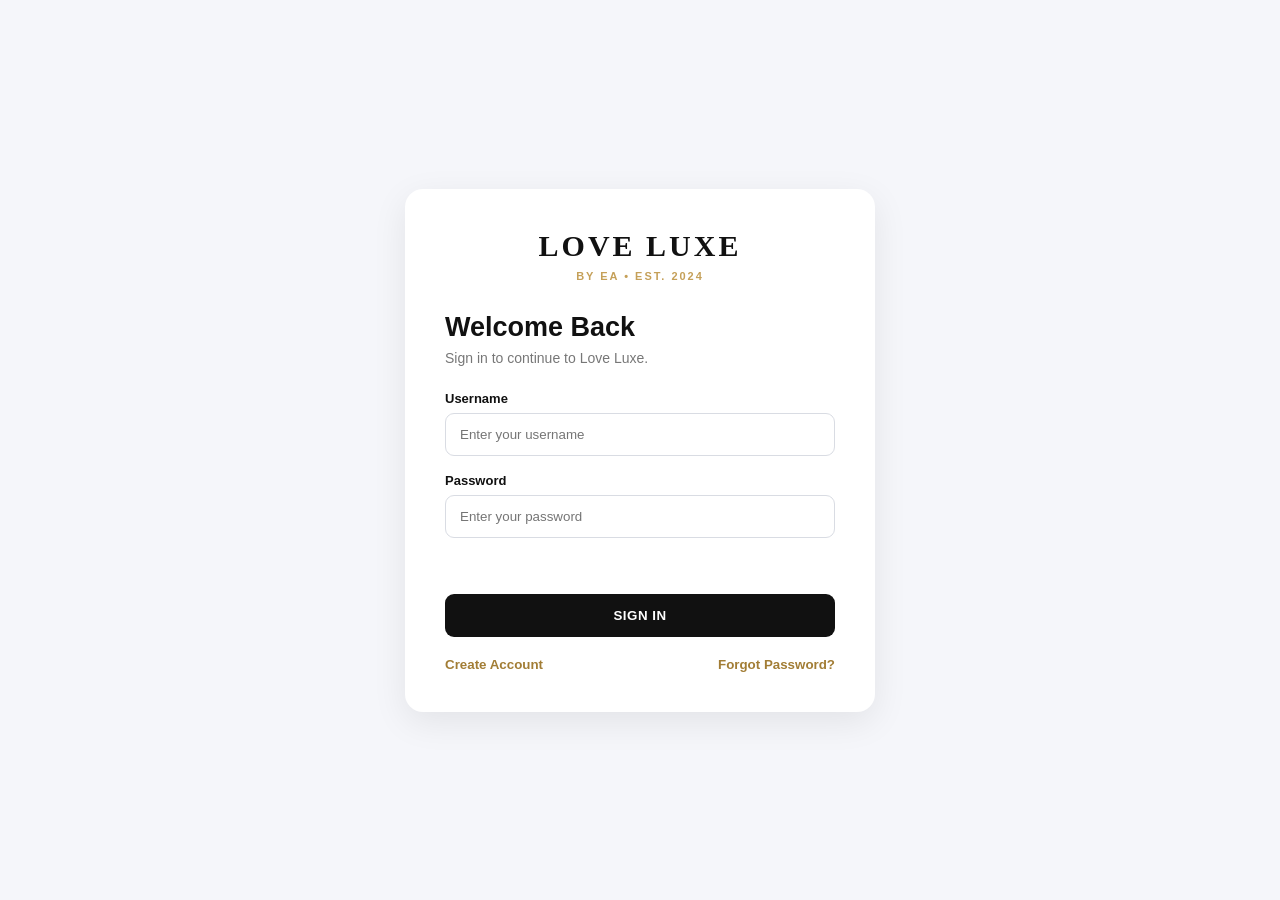
==== commit fd98e4eb: "Add files via upload" ====
--- a/index.html
+++ b/index.html
@@ -267,6 +267,58 @@
             background: #1d1d1d;
         }
 
+        .nav-item-left,
+        .account-button-left {
+            display: flex;
+            align-items: center;
+            gap: 10px;
+        }
+
+        .nav-item-icon {
+            width: 18px;
+            text-align: center;
+            color: #c5a059;
+            font-size: 14px;
+        }
+
+        .account-toggle {
+            border: 1px solid #292929;
+            background: #181818;
+            margin-bottom: 7px;
+        }
+
+        .account-toggle:hover {
+            border-color: #4a4a4a;
+        }
+
+        .account-icon {
+            width: 28px;
+            height: 28px;
+            border-radius: 50%;
+            background: rgba(197, 160, 89, 0.14);
+            display: inline-flex;
+            align-items: center;
+            justify-content: center;
+            flex-shrink: 0;
+        }
+
+        .account-icon svg {
+            width: 16px;
+            height: 16px;
+            fill: none;
+            stroke: #c5a059;
+            stroke-width: 1.6;
+            stroke-linecap: round;
+            stroke-linejoin: round;
+        }
+
+        .account-arrow {
+            color: #c5a059;
+            font-size: 20px;
+            line-height: 1;
+            transform: translateY(-1px);
+        }
+
         .nav-link.active,
         .account-sub-link.active {
             background: #c5a059;
@@ -599,6 +651,20 @@
             margin-bottom: 10px;
         }
 
+        .address-form-area { margin-top: 15px; }
+        .saved-addresses { display: flex; flex-direction: column; gap: 12px; margin-top: 15px; }
+        .saved-address-card { border: 1px solid #e5e5e5; border-radius: 10px; padding: 15px; background: #fafafa; }
+        .saved-address-card.active { border-color: #c5a059; background: #fffdf8; }
+        .saved-address-title { font-size: 12px; font-weight: bold; color: #111; }
+        .saved-address-text { margin-top: 7px; color: #666; font-size: 12px; line-height: 1.5; }
+        .saved-address-actions { display: flex; gap: 8px; margin-top: 12px; flex-wrap: wrap; }
+        .saved-address-actions button { border: 1px solid #ddd; background: white; padding: 8px 11px; border-radius: 7px; font-size: 10px; font-weight: bold; }
+        .saved-address-actions button:hover { border-color: #c5a059; color: #a27d35; }
+        .saved-address-actions .active-address-button { background: #c5a059; border-color: #c5a059; color: white; }
+        .saved-address-actions .edit-address-button { background: #111; border-color: #111; color: white; }
+        .address-saved-button { background: #e9f6ed !important; color: #287a3f !important; border: 1px solid #b9dfc3 !important; cursor: default !important; }
+        .address-secondary-actions { margin-top: 10px; display: flex; gap: 8px; flex-wrap: wrap; }
+
 
         /* ==========================================
            ORDERS
@@ -781,6 +847,50 @@
             min-width: 20px;
             text-align: center;
         }
+
+        .payment-details {
+            margin-top: 15px;
+            padding: 15px;
+            background: #fafafa;
+            border: 1px solid #e6e2da;
+            border-radius: 10px;
+        }
+
+        .payment-details-title {
+            font-size: 13px;
+            font-weight: bold;
+            margin-bottom: 12px;
+            color: #333;
+        }
+
+        .payment-details-grid {
+            display: grid;
+            grid-template-columns: 1fr 1fr;
+            gap: 12px;
+        }
+
+        .payment-details .form-group {
+            margin-top: 0;
+        }
+
+        .payment-details .form-group.full-width {
+            grid-column: 1 / -1;
+        }
+
+        .payment-details input {
+            width: 100%;
+            min-height: 42px;
+            border: 1px solid #ddd5c8;
+            border-radius: 7px;
+            padding: 0 11px;
+            outline: none;
+            background: white;
+        }
+
+        .payment-details input:focus {
+            border-color: #c5a059;
+        }
+
 
         .checkout-total {
             margin-top: 18px;
@@ -923,6 +1033,10 @@
                 grid-template-columns: 1fr;
             }
 
+            .payment-details-grid {
+                grid-template-columns: 1fr;
+            }
+
             .admin-stat-grid {
                 grid-template-columns: 1fr;
             }
@@ -1008,8 +1122,6 @@
             >
 
                 <div class="auth-heading">
-
-                    <small>CUSTOMER ACCOUNT</small>
 
                     <h2>Welcome Back</h2>
 
@@ -1391,75 +1503,86 @@
             </div>
 
 
-            <div class="nav-label">
-                SHOP
-            </div>
-
-
-            <button
-                id="productsNav"
-                class="nav-link active"
-                type="button"
-                data-view="products"
-            >
-                Products
-            </button>
-
-
-            <div class="nav-label">
-                MY ACCOUNT
-            </div>
-
-
-            <button
-                id="accountToggle"
-                class="account-toggle"
-                type="button"
-            >
-
-                <span>
-                    My Account
-                </span>
-
-                <span id="accountArrow">
-                    ▼
-                </span>
-
-            </button>
-
-
-            <!-- ALWAYS OPEN -->
-
-            <div
-                id="accountDropdown"
-                class="account-dropdown"
-            >
+            <div id="customerNavigation">
+
+                <div class="nav-label">
+                    SHOP
+                </div>
+
 
                 <button
+                    id="productsNav"
+                    class="nav-link active"
                     type="button"
-                    class="account-sub-link"
-                    data-view="personal"
+                    data-view="products"
                 >
-                    Personal Information
+                    <span class="nav-item-left">
+                        <span class="nav-item-icon">⌂</span>
+                        Products
+                    </span>
                 </button>
 
 
+                <div class="nav-label">
+                    MY ACCOUNT
+                </div>
+
+
                 <button
+                    id="accountToggle"
+                    class="account-toggle"
                     type="button"
-                    class="account-sub-link"
-                    data-view="orders"
+                    aria-expanded="true"
                 >
-                    My Orders
+                    <span class="account-button-left">
+                        <span class="account-icon" aria-hidden="true">
+                            <svg viewBox="0 0 24 24" focusable="false">
+                                <circle cx="12" cy="8" r="3.2"></circle>
+                                <path d="M5.5 19c.7-3.2 2.9-5 6.5-5s5.8 1.8 6.5 5"></path>
+                            </svg>
+                        </span>
+                        <span>My Account</span>
+                    </span>
+
+                    <span id="accountArrow" class="account-arrow" aria-hidden="true">
+                       ⌄
+                    </span>
+
                 </button>
 
 
-                <button
-                    type="button"
-                    class="account-sub-link"
-                    data-view="settings"
+                <div
+                    id="accountDropdown"
+                    class="account-dropdown"
                 >
-                    Settings
-                </button>
+
+                    <button
+                        type="button"
+                        class="account-sub-link"
+                        data-view="personal"
+                    >
+                        Personal Information
+                    </button>
+
+
+                    <button
+                        type="button"
+                        class="account-sub-link"
+                        data-view="orders"
+                    >
+                        My Orders
+                    </button>
+
+
+                    <button
+                        type="button"
+                        class="account-sub-link"
+                        data-view="settings"
+                    >
+                        Settings
+                    </button>
+
+                </div>
 
             </div>
 
@@ -1781,6 +1904,44 @@
 
                 </div>
 
+
+                <div class="card">
+
+                    <h3>Shipping Address</h3>
+
+                    <p style="margin-top:7px;color:#718096;font-size:13px;">
+                        Add the address where your orders should be delivered.
+                    </p>
+
+                    <div id="addressMessage" class="message" style="margin-top:10px;"></div>
+
+                    <div id="addressFormArea" class="address-form-area">
+
+                        <div class="form-grid">
+                            <div class="form-group"><label>House Number</label><input id="houseNumber" type="text" placeholder="House number"></div>
+                            <div class="form-group"><label>Street</label><input id="street" type="text" placeholder="Street"></div>
+                            <div class="form-group"><label>Barangay</label><input id="barangay" type="text" placeholder="Barangay"></div>
+                            <div class="form-group"><label>City</label><input id="city" type="text" placeholder="City"></div>
+                            <div class="form-group"><label>Province</label><input id="province" type="text" placeholder="Province"></div>
+                            <div class="form-group"><label>Postal Code</label><input id="postalCode" type="text" placeholder="Postal code"></div>
+                        </div>
+
+                        <div class="save-row">
+                            <button id="saveAddressButton" class="primary-button" type="button">SAVE ADDRESS</button>
+                        </div>
+
+                    </div>
+
+                    <div id="savedAddressesPanel" class="saved-addresses"></div>
+
+                    <div id="addressSecondaryActions" class="address-secondary-actions" style="display:none;">
+                        <button id="editAddressButton" class="secondary-button" type="button">EDIT ADDRESS</button>
+                        <button id="addAnotherAddressButton" class="secondary-button" type="button">ADD ANOTHER ADDRESS</button>
+                    </div>
+
+                </div>
+                </div>
+
             </section>
 
 
@@ -1841,131 +2002,10 @@
                     </h2>
 
                     <p>
-                        Manage your shipping address and password.
+                        Manage your account password.
                     </p>
 
                 </div>
-
-
-                <div class="card">
-
-                    <h3>
-                        Shipping Address
-                    </h3>
-
-
-                    <div
-                        id="addressMessage"
-                        class="message"
-                        style="margin-top:10px;"
-                    ></div>
-
-
-                    <div
-                        class="form-grid"
-                        style="margin-top:15px;"
-                    >
-
-                        <div class="form-group">
-
-                            <label>
-                                House Number
-                            </label>
-
-                            <input
-                                id="houseNumber"
-                                type="text"
-                            >
-
-                        </div>
-
-
-                        <div class="form-group">
-
-                            <label>
-                                Street
-                            </label>
-
-                            <input
-                                id="street"
-                                type="text"
-                            >
-
-                        </div>
-
-
-                        <div class="form-group">
-
-                            <label>
-                                Barangay
-                            </label>
-
-                            <input
-                                id="barangay"
-                                type="text"
-                            >
-
-                        </div>
-
-
-                        <div class="form-group">
-
-                            <label>
-                                City
-                            </label>
-
-                            <input
-                                id="city"
-                                type="text"
-                            >
-
-                        </div>
-
-
-                        <div class="form-group">
-
-                            <label>
-                                Province
-                            </label>
-
-                            <input
-                                id="province"
-                                type="text"
-                            >
-
-                        </div>
-
-
-                        <div class="form-group">
-
-                            <label>
-                                Postal Code
-                            </label>
-
-                            <input
-                                id="postalCode"
-                                type="text"
-                            >
-
-                        </div>
-
-                    </div>
-
-
-                    <div class="save-row">
-
-                        <button
-                            id="saveAddressButton"
-                            class="primary-button"
-                            type="button"
-                        >
-                            SAVE ADDRESS
-                        </button>
-
-                    </div>
-
-                </div>
-
 
 
                 <div class="card">
@@ -2228,6 +2268,12 @@
                         </select>
 
                     </div>
+
+
+                    <div
+                        id="paymentDetails"
+                        class="payment-details"
+                    ></div>
 
 
                     <div
@@ -2277,6 +2323,7 @@
     </div>
 
 
+    <script src="data.js"></script>
     <script src="script.js"></script>
 
 </body>
